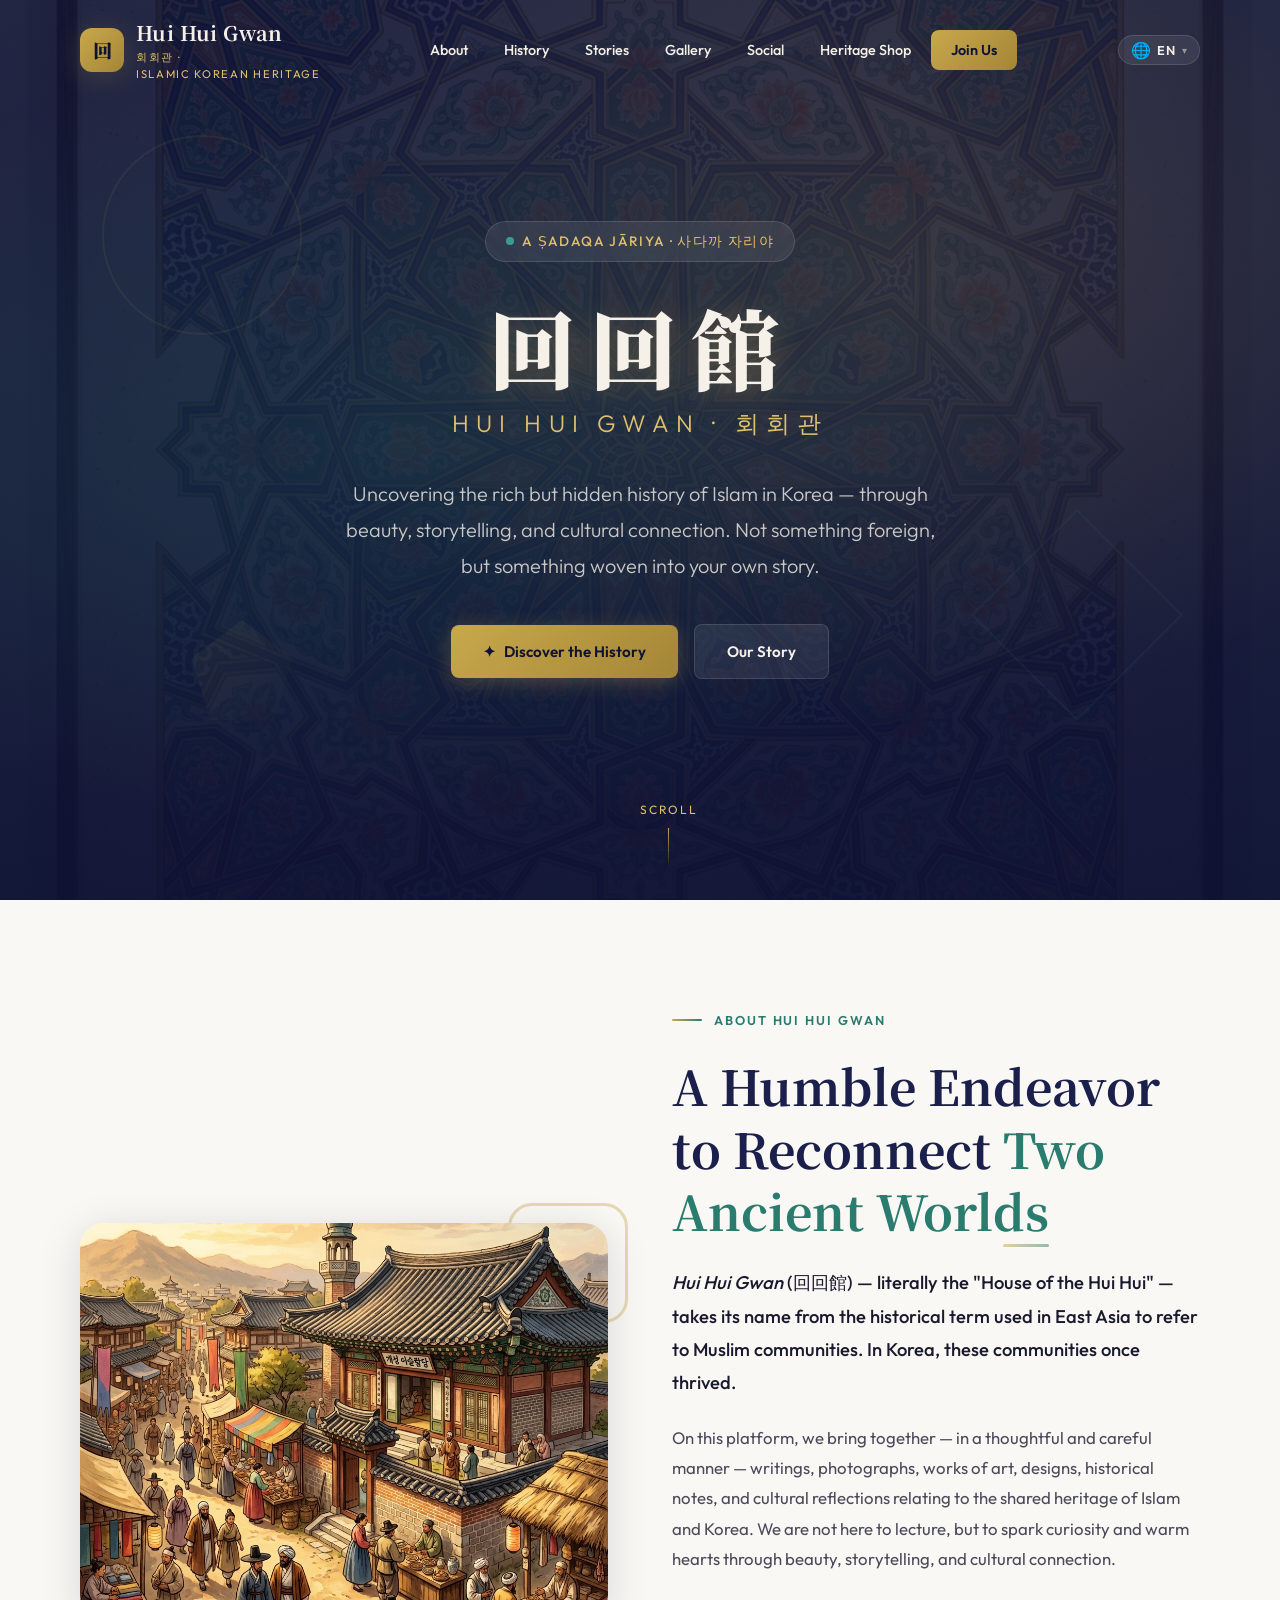
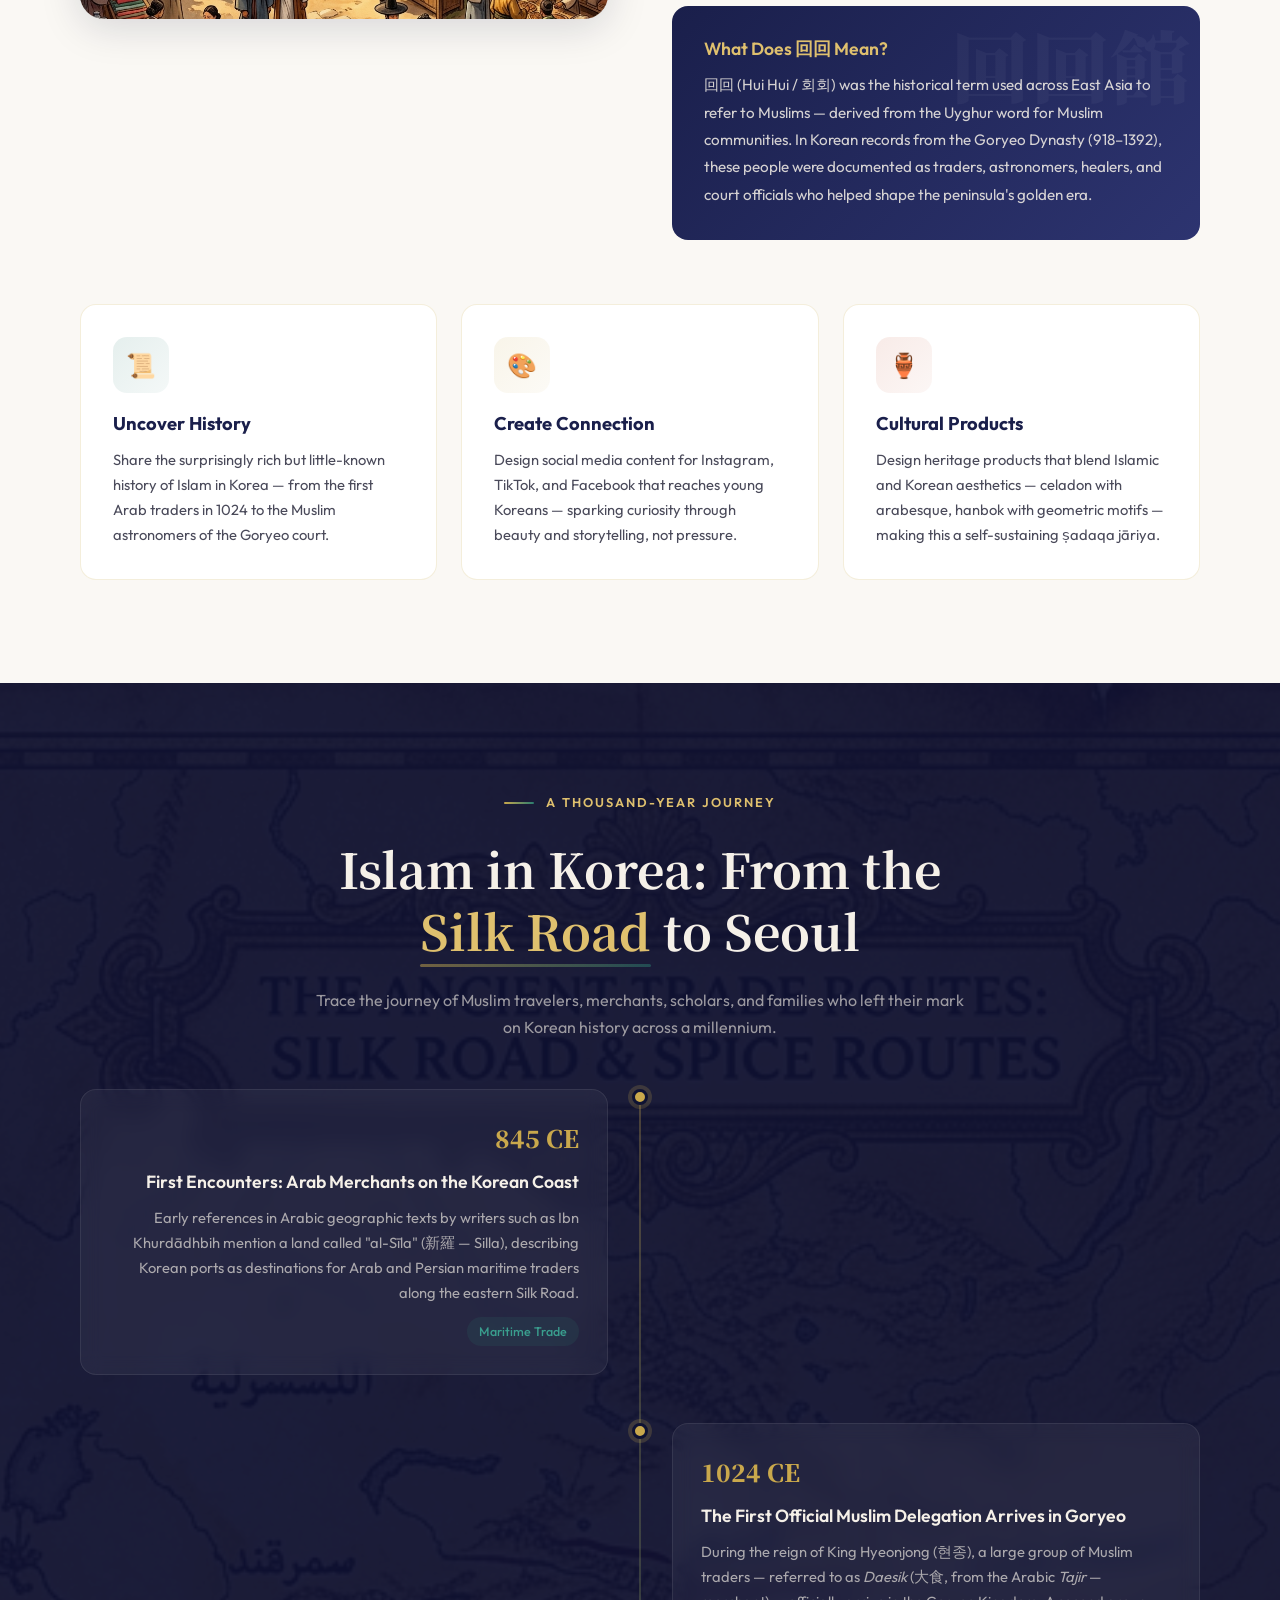
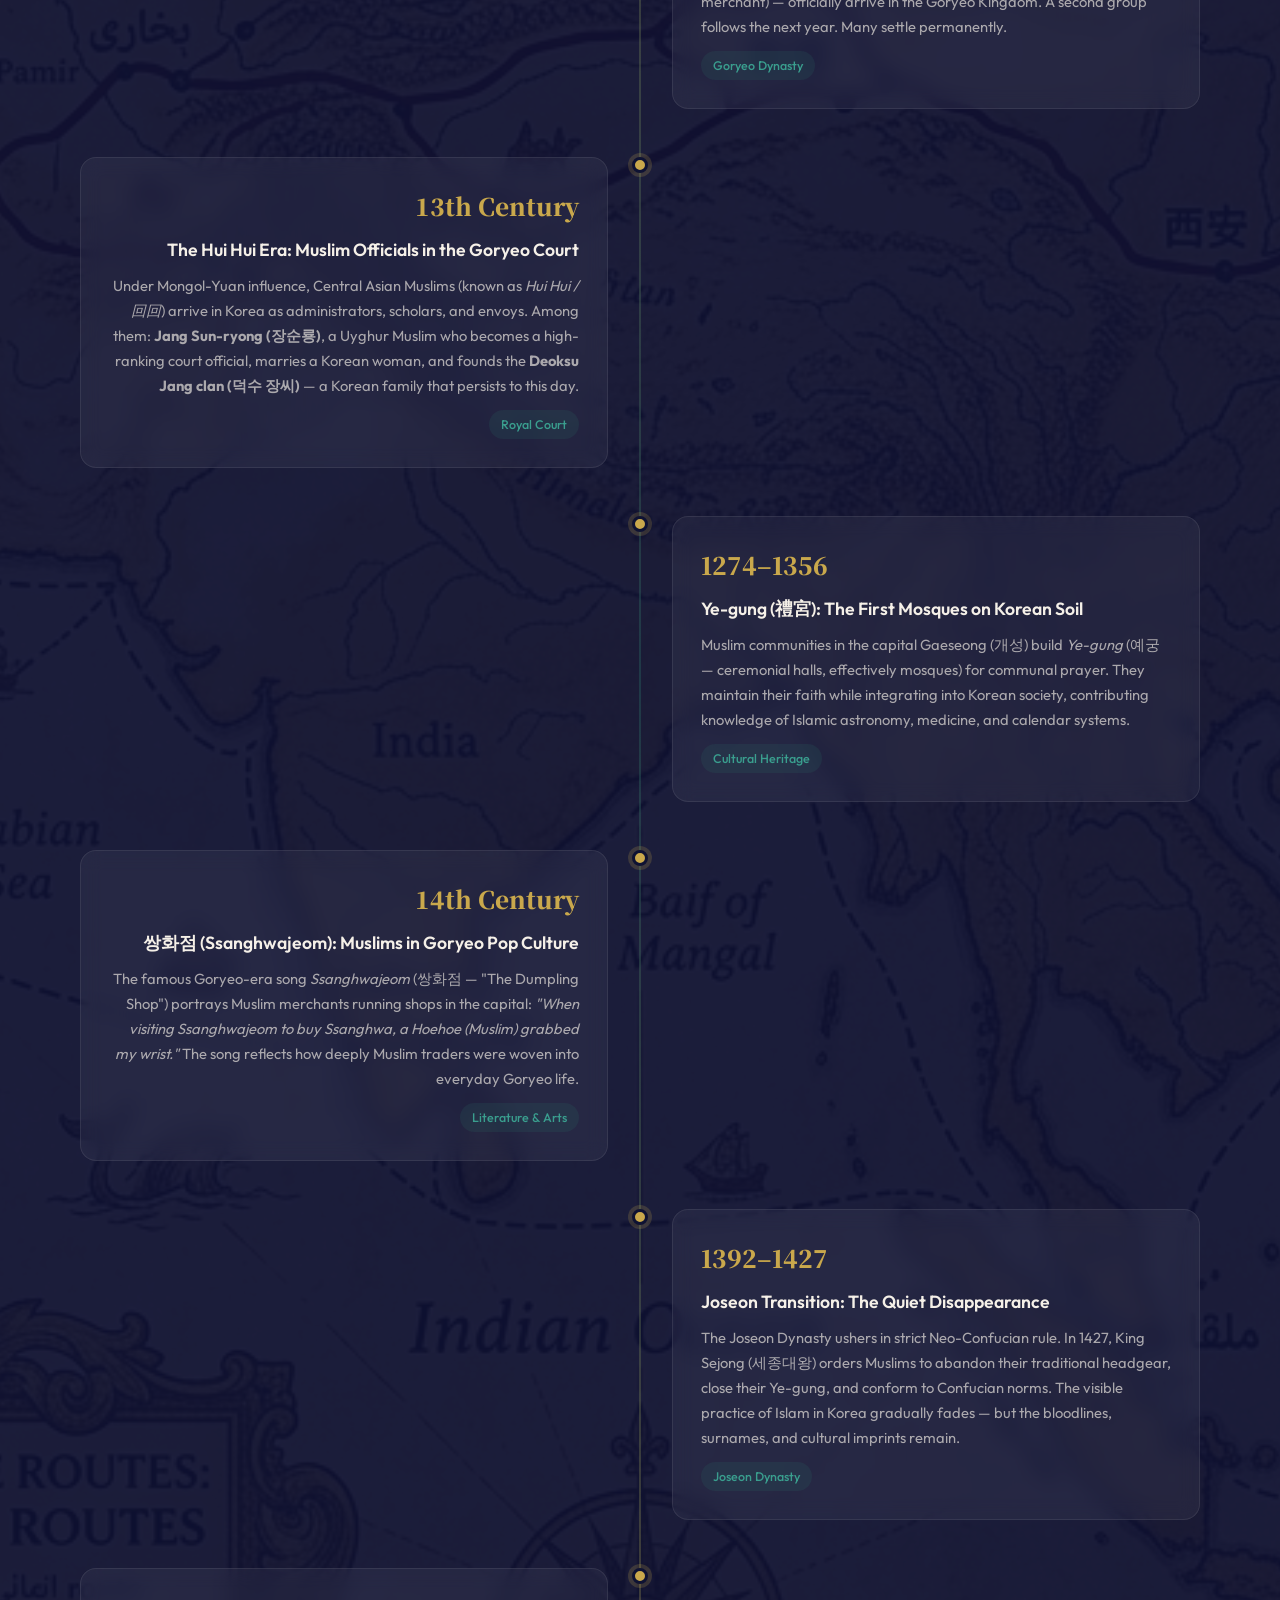
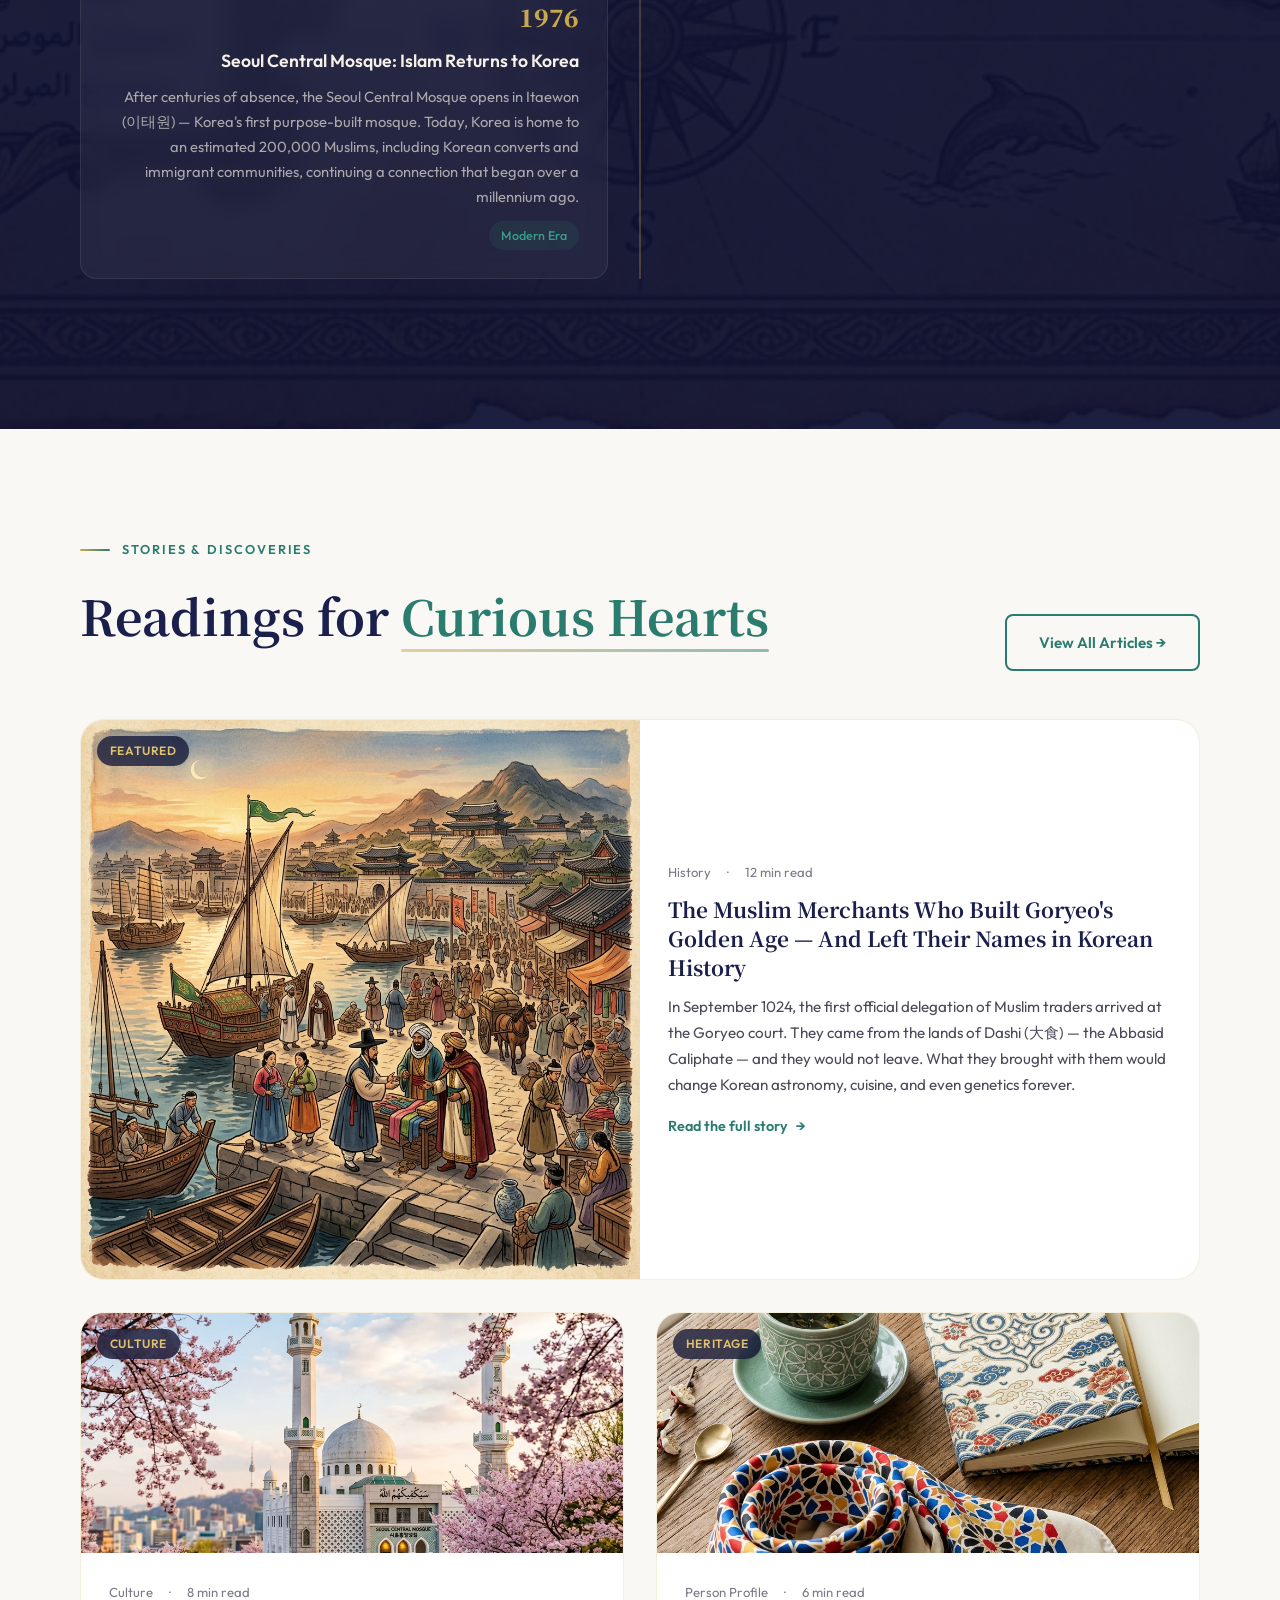
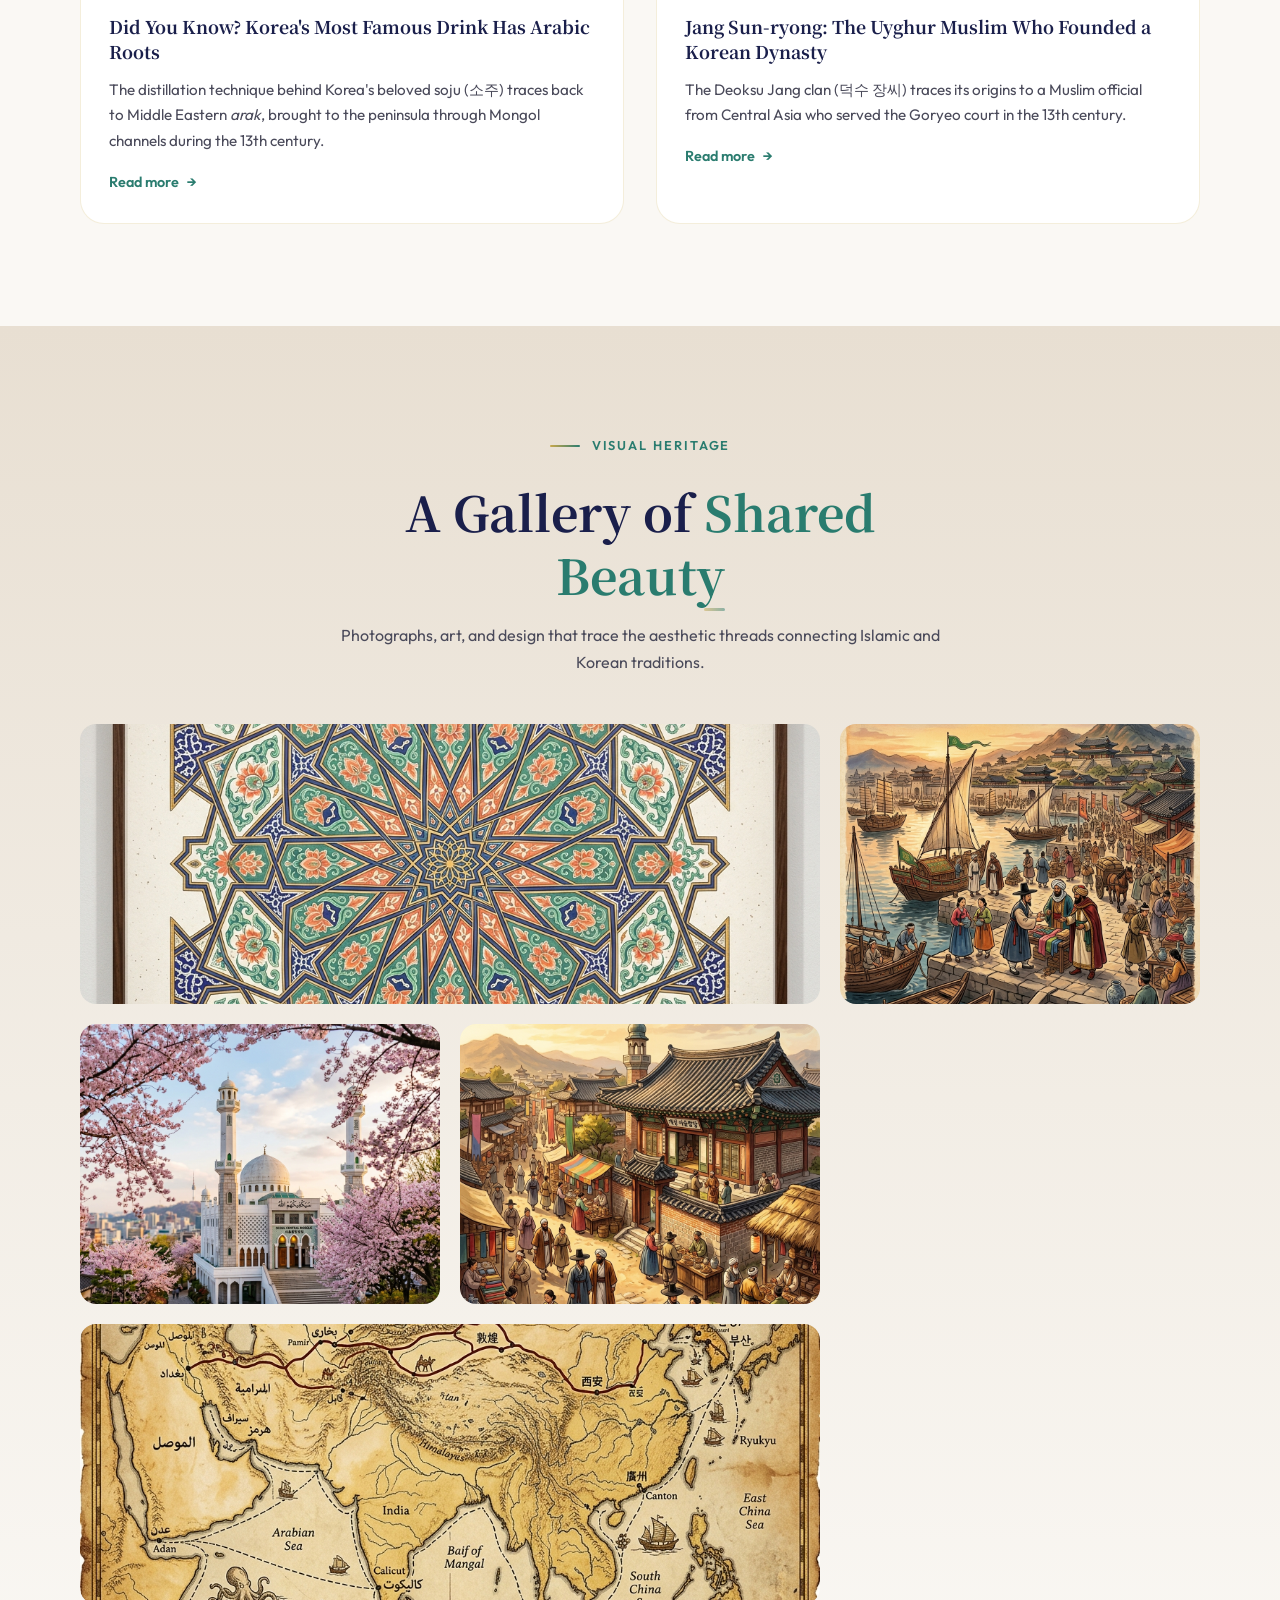
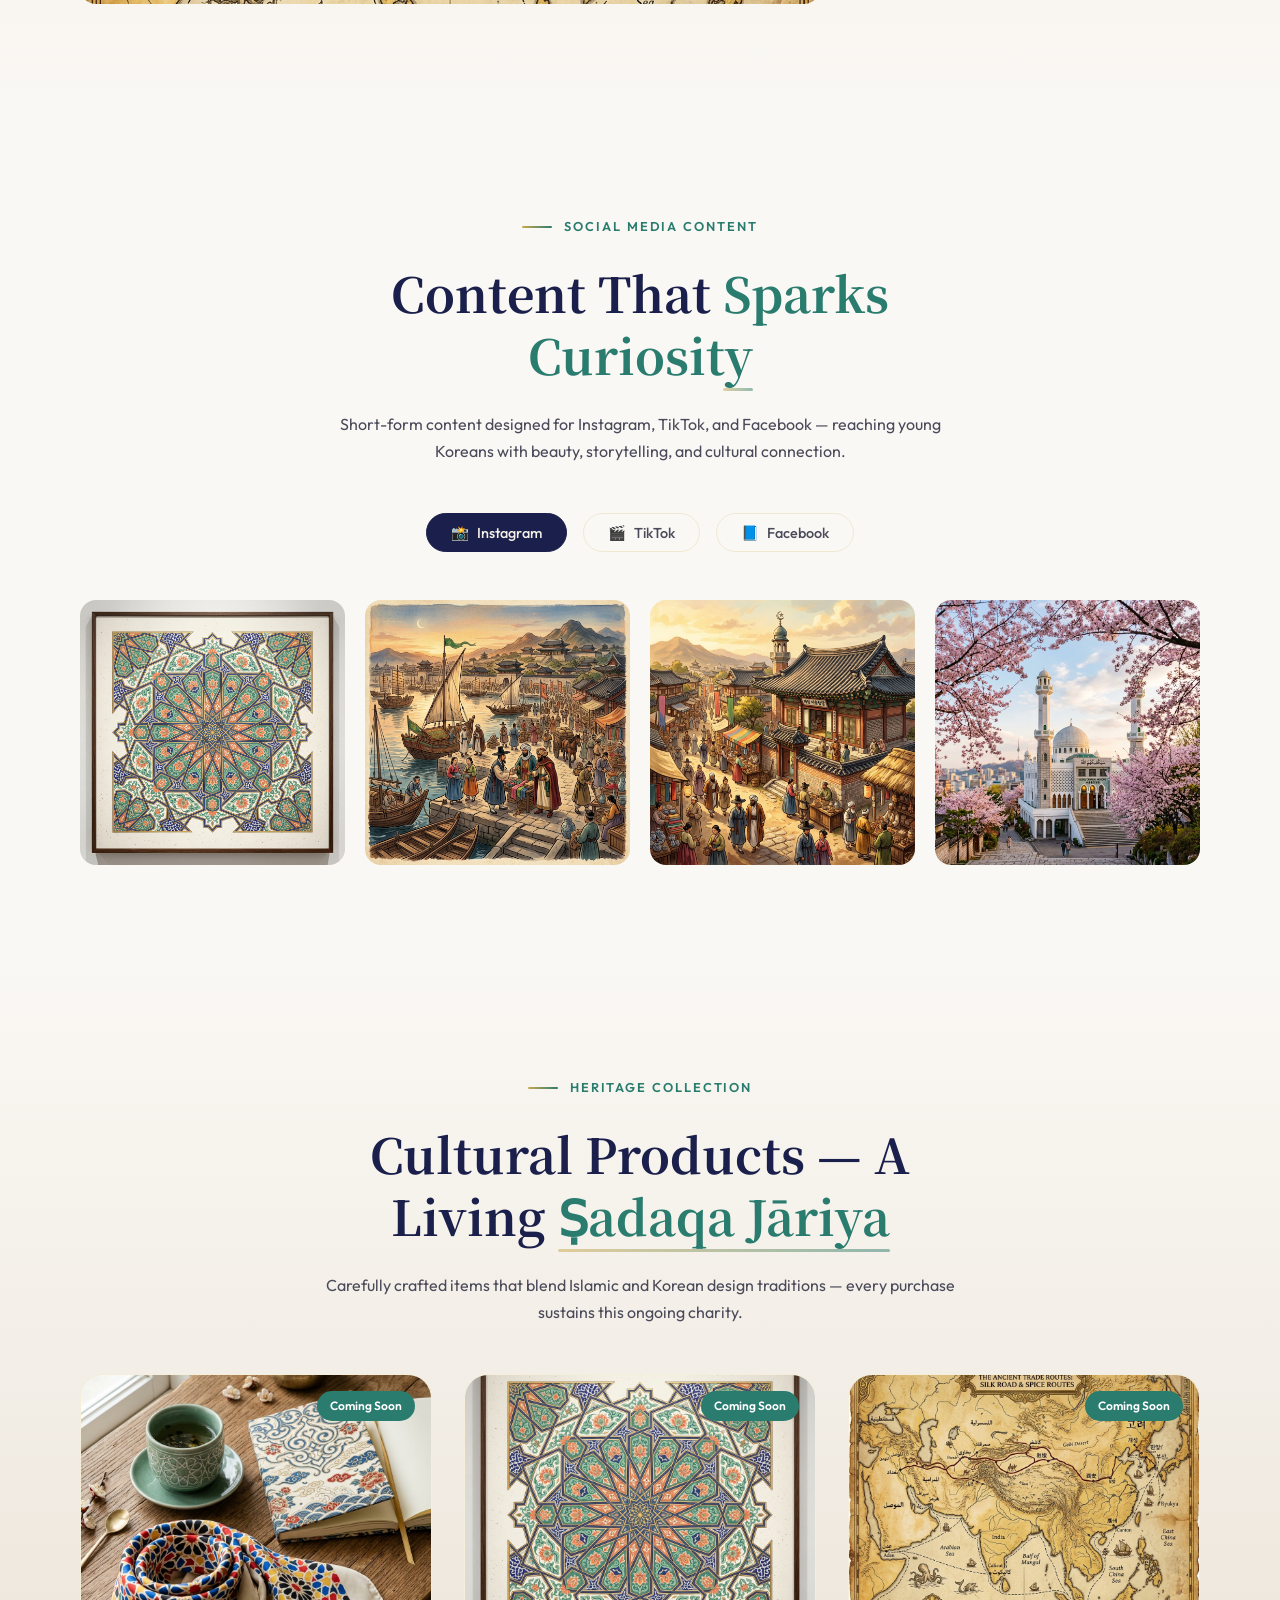
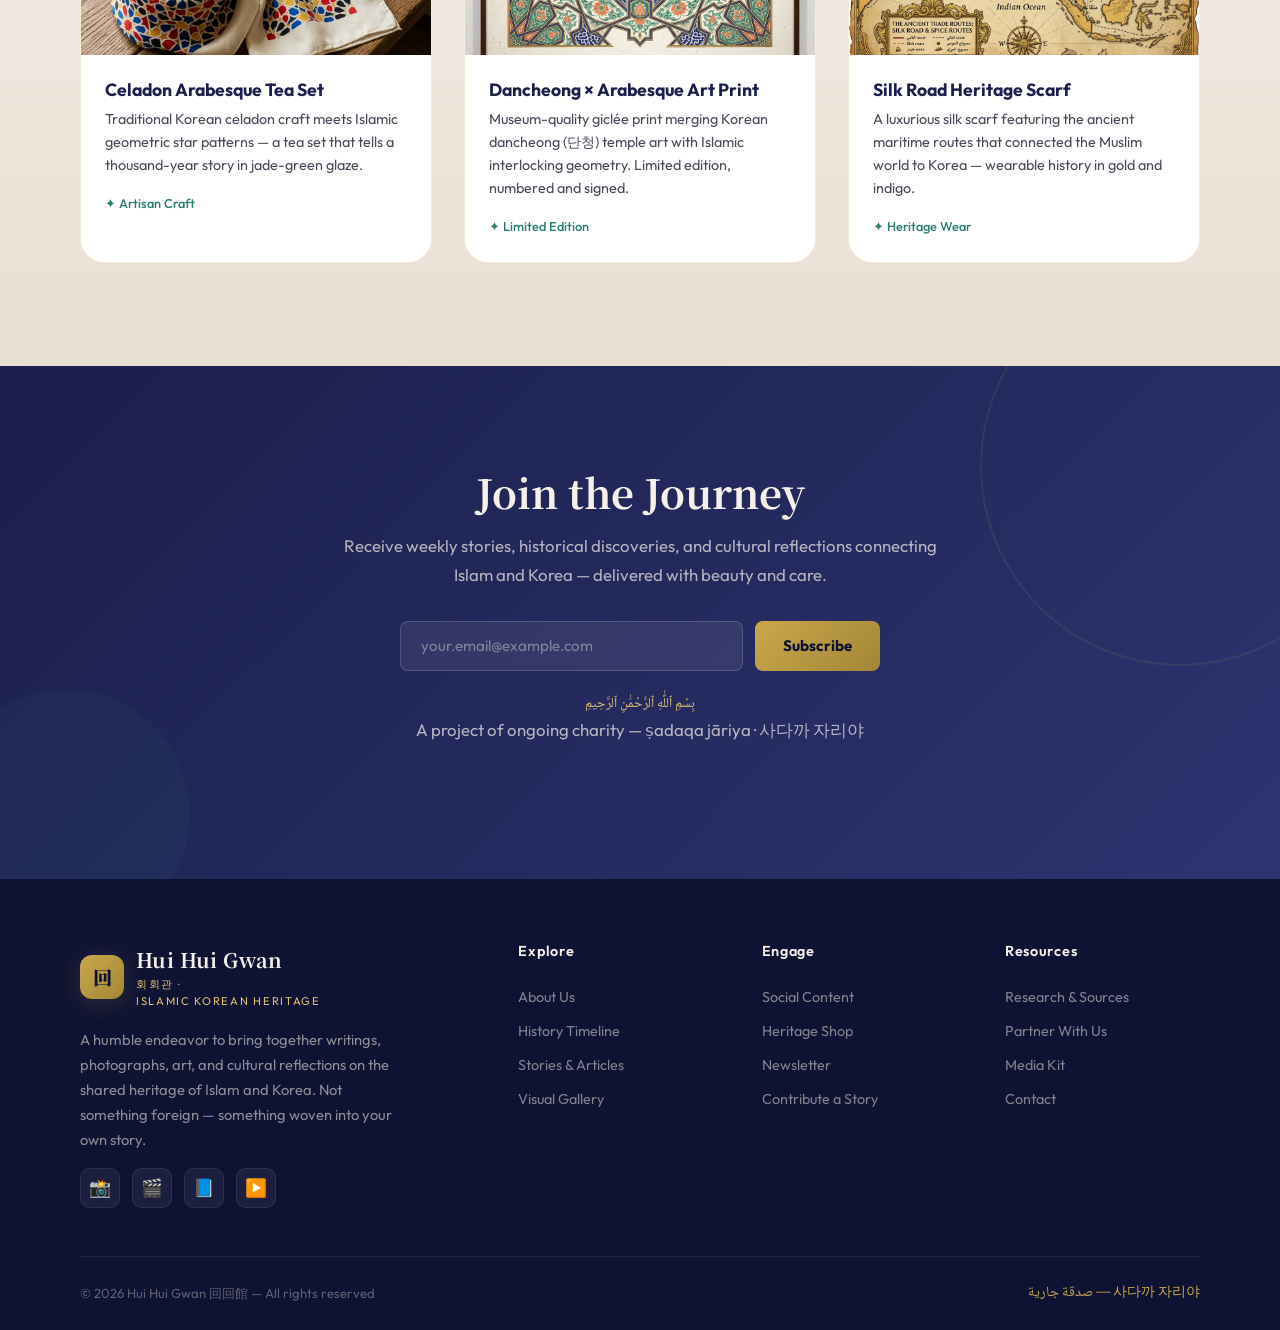
==== index.html @ 4b55f2ff "Initial commit: Hui Hui Gwan (回回館) — Islamic & Korean Heritage platform - Complete trilingual websit" ====
<!DOCTYPE html>
<html lang="en">
<head>
  <meta charset="UTF-8">
  <meta name="viewport" content="width=device-width, initial-scale=1.0">
  <title>Hui Hui Gwan 回回館 — Islamic & Korean Heritage</title>
  <meta name="description" content="Hui Hui Gwan (回回館) — A platform uncovering the rich and hidden history of Islam in Korea. Writings, photographs, art, designs, and cultural reflections on the shared heritage of Islam and the Korean Peninsula.">
  <meta name="keywords" content="Islam Korea, Korean Muslim history, Goryeo Muslims, Hui Hui, Islamic Korean heritage, 회회, 고려, Korean Islamic art">
  <meta property="og:title" content="Hui Hui Gwan 回回館 — Where Islam Meets Korea">
  <meta property="og:description" content="Uncovering the surprisingly rich history of Islam in Korea through beauty, storytelling, and cultural connection.">
  <meta property="og:type" content="website">
  <meta property="og:url" content="https://huihuigwan.com">
  <link rel="stylesheet" href="styles.css">
  <link rel="icon" href="data:image/svg+xml,<svg xmlns='http://www.w3.org/2000/svg' viewBox='0 0 100 100'><text y='80' font-size='80'>🏛️</text></svg>">
</head>
<body>

  <!-- Preloader -->
  <div class="preloader" id="preloader">
    <div class="preloader-text">回回館</div>
    <div class="preloader-bar"></div>
  </div>

  <!-- Navigation -->
  <nav class="navbar" id="navbar">
    <div class="container">
      <a href="#" class="nav-logo" id="nav-logo">
        <div class="nav-logo-icon">回</div>
        <div class="nav-logo-text">
          Hui Hui Gwan
          <span>회회관 · <span data-i18n="nav.subtitle">Islamic Korean Heritage</span></span>
        </div>
      </a>

      <div class="nav-links" id="navLinks">
        <a href="#about" data-i18n="nav.about">About</a>
        <a href="#history" data-i18n="nav.history">History</a>
        <a href="#stories" data-i18n="nav.stories">Stories</a>
        <a href="#gallery" data-i18n="nav.gallery">Gallery</a>
        <a href="#social" data-i18n="nav.social">Social</a>
        <a href="#products" data-i18n="nav.shop">Heritage Shop</a>
        <a href="#newsletter" class="nav-cta" data-i18n="nav.join">Join Us</a>
      </div>

      <!-- Language Switcher -->
      <div class="lang-switcher" id="langSwitcher">
        <button class="lang-switcher-btn" id="langBtn" aria-label="Change language">
          <span class="lang-globe">🌐</span>
          <span class="lang-current" id="langCurrent">EN</span>
          <span class="lang-arrow">▾</span>
        </button>
        <div class="lang-dropdown" id="langDropdown">
          <button class="lang-option active" data-lang="en">
            <span class="lang-flag">🇬🇧</span>
            <span>English</span>
          </button>
          <button class="lang-option" data-lang="tr">
            <span class="lang-flag">🇹🇷</span>
            <span>Türkçe</span>
          </button>
          <button class="lang-option" data-lang="ko">
            <span class="lang-flag">🇰🇷</span>
            <span>한국어</span>
          </button>
        </div>
      </div>

      <button class="nav-toggle" id="navToggle" aria-label="Toggle navigation menu">
        <span></span>
        <span></span>
        <span></span>
      </button>
    </div>
  </nav>

  <!-- ============================================
       HERO SECTION
       ============================================ -->
  <section class="hero" id="hero">
    <div class="hero-bg">
      <img src="images/hero-pattern.png" alt="Islamic-Korean geometric pattern fusion">
    </div>
    <div class="hero-gradient"></div>
    
    <!-- Floating geometric decorations -->
    <div class="hero-geo hero-geo-1"></div>
    <div class="hero-geo hero-geo-2"></div>
    <div class="hero-geo hero-geo-3"></div>

    <div class="hero-content">
      <div class="hero-badge">
        <span class="hero-badge-dot"></span>
        <span data-i18n="hero.badge">A Ṣadaqa Jāriya · 사다까 자리야</span>
      </div>
      <h1 class="hero-title-hanja">回回館</h1>
      <p class="hero-title-romanized">Hui Hui Gwan · 회회관</p>
      <p class="hero-subtitle" data-i18n="hero.subtitle">
        Uncovering the rich but hidden history of Islam in Korea — 
        through beauty, storytelling, and cultural connection. 
        Not something foreign, but something woven into your own story.
      </p>
      <div class="hero-actions">
        <a href="#history" class="btn btn-primary" id="hero-cta-discover">
          <span>✦</span> <span data-i18n="hero.cta.discover">Discover the History</span>
        </a>
        <a href="#about" class="btn btn-secondary" id="hero-cta-story" data-i18n="hero.cta.story">
          Our Story
        </a>
      </div>
    </div>

    <div class="hero-scroll-indicator">
      <span data-i18n="hero.scroll">Scroll</span>
      <div class="scroll-line"></div>
    </div>
  </section>

  <!-- ============================================
       ABOUT / MISSION SECTION
       ============================================ -->
  <section class="section-about" id="about">
    <div class="container">
      <div class="about-grid">
        <div class="about-image-wrapper reveal-left">
          <div class="about-image">
            <img src="images/gaeseong-mosque.png" alt="Artistic rendering of a Muslim prayer hall in Goryeo-era Gaeseong">
          </div>
          <div class="about-image-accent"></div>
        </div>
        <div class="about-text reveal-right">
          <div class="section-label" data-i18n="about.label">About Hui Hui Gwan</div>
          <h2 class="section-title">
            <span data-i18n="about.title">A Humble Endeavor to Reconnect</span> <span class="highlight" data-i18n="about.title.highlight">Two Ancient Worlds</span>
          </h2>
          <p class="lead" data-i18n="about.lead" data-i18n-html>
            <em>Hui Hui Gwan</em> (回回館) — literally the "House of the Hui Hui" — takes its name from the historical term used in East Asia to refer to Muslim communities. In Korea, these communities once thrived.
          </p>
          <p data-i18n="about.desc">
            On this platform, we bring together — in a thoughtful and careful manner — writings, photographs, works of art, designs, historical notes, and cultural reflections relating to the shared heritage of Islam and Korea. We are not here to lecture, but to spark curiosity and warm hearts through beauty, storytelling, and cultural connection.
          </p>
          <div class="about-meaning">
            <h4 data-i18n="about.meaning.title">What Does 回回 Mean?</h4>
            <p data-i18n="about.meaning.desc">
              回回 (Hui Hui / 회회) was the historical term used across East Asia to refer to Muslims — derived from the Uyghur word for Muslim communities. In Korean records from the Goryeo Dynasty (918–1392), these people were documented as traders, astronomers, healers, and court officials who helped shape the peninsula's golden era.
            </p>
          </div>
        </div>
      </div>

      <!-- Mission Cards -->
      <div class="mission-cards">
        <div class="mission-card reveal" style="transition-delay: 0.1s">
          <div class="mission-card-icon jade">📜</div>
          <h3 data-i18n="mission1.title">Uncover History</h3>
          <p data-i18n="mission1.desc">Share the surprisingly rich but little-known history of Islam in Korea — from the first Arab traders in 1024 to the Muslim astronomers of the Goryeo court.</p>
        </div>
        <div class="mission-card reveal" style="transition-delay: 0.2s">
          <div class="mission-card-icon gold">🎨</div>
          <h3 data-i18n="mission2.title">Create Connection</h3>
          <p data-i18n="mission2.desc">Design social media content for Instagram, TikTok, and Facebook that reaches young Koreans — sparking curiosity through beauty and storytelling, not pressure.</p>
        </div>
        <div class="mission-card reveal" style="transition-delay: 0.3s">
          <div class="mission-card-icon coral">🏺</div>
          <h3 data-i18n="mission3.title">Cultural Products</h3>
          <p data-i18n="mission3.desc">Design heritage products that blend Islamic and Korean aesthetics — celadon with arabesque, hanbok with geometric motifs — making this a self-sustaining ṣadaqa jāriya.</p>
        </div>
      </div>
    </div>
  </section>

  <!-- ============================================
       TIMELINE / HISTORY SECTION
       ============================================ -->
  <section class="section-timeline" id="history">
    <div class="timeline-bg-image">
      <img src="images/silk-road-map.png" alt="Ancient Silk Road map connecting Islamic world to Korea">
    </div>
    <div class="container timeline-wrapper">
      <div style="text-align: center; max-width: 650px; margin: 0 auto;">
        <div class="section-label" style="justify-content: center;" data-i18n="timeline.label">A Thousand-Year Journey</div>
        <h2 class="section-title" style="color: var(--cream);">
          <span data-i18n="timeline.title">Islam in Korea: From the</span> <span class="highlight" style="color: var(--gold-light);" data-i18n="timeline.title.highlight">Silk Road</span> <span data-i18n="timeline.title.suffix">to Seoul</span>
        </h2>
        <p style="color: rgba(245,240,232,0.6); margin-bottom: 1rem;" data-i18n="timeline.desc">
          Trace the journey of Muslim travelers, merchants, scholars, and families who left their mark on Korean history across a millennium.
        </p>
      </div>

      <div class="timeline">
        <!-- Timeline Item 1 -->
        <div class="timeline-item reveal">
          <div class="timeline-dot"></div>
          <div class="timeline-content">
            <div class="timeline-year" data-i18n="tl1.year">845 CE</div>
            <div class="timeline-title" data-i18n="tl1.title">First Encounters: Arab Merchants on the Korean Coast</div>
            <div class="timeline-desc" data-i18n="tl1.desc">
              Early references in Arabic geographic texts by writers such as Ibn Khurdādhbih mention 
              a land called "al-Sīla" (新羅 — Silla), describing Korean ports as destinations 
              for Arab and Persian maritime traders along the eastern Silk Road.
            </div>
            <span class="timeline-tag" data-i18n="tl1.tag">Maritime Trade</span>
          </div>
        </div>

        <!-- Timeline Item 2 -->
        <div class="timeline-item reveal">
          <div class="timeline-dot"></div>
          <div class="timeline-content">
            <div class="timeline-year" data-i18n="tl2.year">1024 CE</div>
            <div class="timeline-title" data-i18n="tl2.title">The First Official Muslim Delegation Arrives in Goryeo</div>
            <div class="timeline-desc" data-i18n="tl2.desc" data-i18n-html>
              During the reign of King Hyeonjong (현종), a large group of Muslim traders — 
              referred to as <em>Daesik</em> (大食, from the Arabic <em>Tajir</em> — merchant) — 
              officially arrive in the Goryeo Kingdom. A second group follows the next year. 
              Many settle permanently.
            </div>
            <span class="timeline-tag" data-i18n="tl2.tag">Goryeo Dynasty</span>
          </div>
        </div>

        <!-- Timeline Item 3 -->
        <div class="timeline-item reveal">
          <div class="timeline-dot"></div>
          <div class="timeline-content">
            <div class="timeline-year" data-i18n="tl3.year">13th Century</div>
            <div class="timeline-title" data-i18n="tl3.title">The Hui Hui Era: Muslim Officials in the Goryeo Court</div>
            <div class="timeline-desc" data-i18n="tl3.desc" data-i18n-html>
              Under Mongol-Yuan influence, Central Asian Muslims (known as <em>Hui Hui / 回回</em>) 
              arrive in Korea as administrators, scholars, and envoys. Among them: 
              <strong>Jang Sun-ryong (장순룡)</strong>, a Uyghur Muslim who becomes a high-ranking 
              court official, marries a Korean woman, and founds the <strong>Deoksu Jang clan (덕수 장씨)</strong> — 
              a Korean family that persists to this day.
            </div>
            <span class="timeline-tag" data-i18n="tl3.tag">Royal Court</span>
          </div>
        </div>

        <!-- Timeline Item 4 -->
        <div class="timeline-item reveal">
          <div class="timeline-dot"></div>
          <div class="timeline-content">
            <div class="timeline-year" data-i18n="tl4.year">1274–1356</div>
            <div class="timeline-title" data-i18n="tl4.title">Ye-gung (禮宮): The First Mosques on Korean Soil</div>
            <div class="timeline-desc" data-i18n="tl4.desc" data-i18n-html>
              Muslim communities in the capital Gaeseong (개성) build <em>Ye-gung</em> 
              (예궁 — ceremonial halls, effectively mosques) for communal prayer. 
              They maintain their faith while integrating into Korean society, contributing 
              knowledge of Islamic astronomy, medicine, and calendar systems.
            </div>
            <span class="timeline-tag" data-i18n="tl4.tag">Cultural Heritage</span>
          </div>
        </div>

        <!-- Timeline Item 5 -->
        <div class="timeline-item reveal">
          <div class="timeline-dot"></div>
          <div class="timeline-content">
            <div class="timeline-year" data-i18n="tl5.year">14th Century</div>
            <div class="timeline-title" data-i18n="tl5.title">쌍화점 (Ssanghwajeom): Muslims in Goryeo Pop Culture</div>
            <div class="timeline-desc" data-i18n="tl5.desc" data-i18n-html>
              The famous Goryeo-era song <em>Ssanghwajeom</em> (쌍화점 — "The Dumpling Shop") 
              portrays Muslim merchants running shops in the capital: <em>"When visiting Ssanghwajeom 
              to buy Ssanghwa, a Hoehoe (Muslim) grabbed my wrist."</em> The song reflects 
              how deeply Muslim traders were woven into everyday Goryeo life.
            </div>
            <span class="timeline-tag" data-i18n="tl5.tag">Literature & Arts</span>
          </div>
        </div>

        <!-- Timeline Item 6 -->
        <div class="timeline-item reveal">
          <div class="timeline-dot"></div>
          <div class="timeline-content">
            <div class="timeline-year" data-i18n="tl6.year">1392–1427</div>
            <div class="timeline-title" data-i18n="tl6.title">Joseon Transition: The Quiet Disappearance</div>
            <div class="timeline-desc" data-i18n="tl6.desc">
              The Joseon Dynasty ushers in strict Neo-Confucian rule. In 1427, King Sejong (세종대왕) 
              orders Muslims to abandon their traditional headgear, close their Ye-gung, 
              and conform to Confucian norms. The visible practice of Islam in Korea gradually fades — 
              but the bloodlines, surnames, and cultural imprints remain.
            </div>
            <span class="timeline-tag" data-i18n="tl6.tag">Joseon Dynasty</span>
          </div>
        </div>

        <!-- Timeline Item 7 -->
        <div class="timeline-item reveal">
          <div class="timeline-dot"></div>
          <div class="timeline-content">
            <div class="timeline-year" data-i18n="tl7.year">1976</div>
            <div class="timeline-title" data-i18n="tl7.title">Seoul Central Mosque: Islam Returns to Korea</div>
            <div class="timeline-desc" data-i18n="tl7.desc">
              After centuries of absence, the Seoul Central Mosque opens in Itaewon (이태원) — 
              Korea's first purpose-built mosque. Today, Korea is home to an estimated 
              200,000 Muslims, including Korean converts and immigrant communities, 
              continuing a connection that began over a millennium ago.
            </div>
            <span class="timeline-tag" data-i18n="tl7.tag">Modern Era</span>
          </div>
        </div>
      </div>
    </div>
  </section>

  <!-- ============================================
       ARTICLES / STORIES SECTION
       ============================================ -->
  <section class="section-articles" id="stories">
    <div class="container">
      <div class="articles-header">
        <div>
          <div class="section-label" data-i18n="articles.label">Stories & Discoveries</div>
          <h2 class="section-title">
            <span data-i18n="articles.title">Readings for</span> <span class="highlight" data-i18n="articles.title.highlight">Curious Hearts</span>
          </h2>
        </div>
        <a href="#" class="btn btn-outline" id="articles-view-all" data-i18n="articles.viewall">View All Articles →</a>
      </div>

      <div class="articles-grid">
        <!-- Featured Article -->
        <div class="article-card article-card-featured reveal">
          <div class="article-card-image">
            <img src="images/goryeo-traders.png" alt="Muslim merchants arriving at Gaeseong port during the Goryeo Dynasty">
            <span class="article-card-category" data-i18n="art1.category">Featured</span>
          </div>
          <div class="article-card-body">
            <div class="article-card-meta">
              <span data-i18n="art1.meta.cat">History</span>
              <span>·</span>
              <span data-i18n="art1.meta.read">12 min read</span>
            </div>
            <h3 class="article-card-title" data-i18n="art1.title">
              The Muslim Merchants Who Built Goryeo's Golden Age — And Left Their Names in Korean History
            </h3>
            <p class="article-card-excerpt" data-i18n="art1.excerpt">
              In September 1024, the first official delegation of Muslim traders arrived at the Goryeo court. 
              They came from the lands of Dashi (大食) — the Abbasid Caliphate — and they would not leave. 
              What they brought with them would change Korean astronomy, cuisine, and even genetics forever.
            </p>
            <span class="article-card-link">
              <span data-i18n="art1.link">Read the full story</span> <span>→</span>
            </span>
          </div>
        </div>

        <!-- Article 2 -->
        <div class="article-card reveal" style="transition-delay: 0.1s">
          <div class="article-card-image">
            <img src="images/seoul-mosque.png" alt="Seoul Central Mosque surrounded by cherry blossoms">
            <span class="article-card-category" data-i18n="art2.category">Culture</span>
          </div>
          <div class="article-card-body">
            <div class="article-card-meta">
              <span data-i18n="art2.meta.cat">Culture</span>
              <span>·</span>
              <span data-i18n="art2.meta.read">8 min read</span>
            </div>
            <h3 class="article-card-title" data-i18n="art2.title">
              Did You Know? Korea's Most Famous Drink Has Arabic Roots
            </h3>
            <p class="article-card-excerpt" data-i18n="art2.excerpt" data-i18n-html>
              The distillation technique behind Korea's beloved soju (소주) traces back to Middle Eastern <em>arak</em>, 
              brought to the peninsula through Mongol channels during the 13th century.
            </p>
            <span class="article-card-link">
              <span data-i18n="art2.link">Read more</span> <span>→</span>
            </span>
          </div>
        </div>

        <!-- Article 3 -->
        <div class="article-card reveal" style="transition-delay: 0.2s">
          <div class="article-card-image">
            <img src="images/cultural-products.png" alt="Cultural products blending Islamic and Korean design">
            <span class="article-card-category" data-i18n="art3.category">Heritage</span>
          </div>
          <div class="article-card-body">
            <div class="article-card-meta">
              <span data-i18n="art3.meta.cat">Person Profile</span>
              <span>·</span>
              <span data-i18n="art3.meta.read">6 min read</span>
            </div>
            <h3 class="article-card-title" data-i18n="art3.title">
              Jang Sun-ryong: The Uyghur Muslim Who Founded a Korean Dynasty
            </h3>
            <p class="article-card-excerpt" data-i18n="art3.excerpt">
              The Deoksu Jang clan (덕수 장씨) traces its origins to a Muslim official from Central Asia 
              who served the Goryeo court in the 13th century.
            </p>
            <span class="article-card-link">
              <span data-i18n="art3.link">Read more</span> <span>→</span>
            </span>
          </div>
        </div>
      </div>
    </div>
  </section>

  <!-- ============================================
       GALLERY SECTION
       ============================================ -->
  <section class="section-gallery" id="gallery">
    <div class="container">
      <div style="text-align: center; max-width: 650px; margin: 0 auto;">
        <div class="section-label" style="justify-content: center;" data-i18n="gallery.label">Visual Heritage</div>
        <h2 class="section-title">
          <span data-i18n="gallery.title">A Gallery of</span> <span class="highlight" data-i18n="gallery.title.highlight">Shared Beauty</span>
        </h2>
        <p style="color: var(--text-secondary); margin-top: -0.5rem;" data-i18n="gallery.desc">
          Photographs, art, and design that trace the aesthetic threads connecting Islamic and Korean traditions.
        </p>
      </div>

      <div class="gallery-grid">
        <div class="gallery-item wide reveal-scale" data-lightbox>
          <img src="images/hero-pattern.png" alt="Islamic-Korean geometric pattern fusion art">
          <div class="gallery-item-overlay">
            <div class="gallery-item-title" data-i18n="gal1.title">Geometric Harmony</div>
            <div class="gallery-item-desc" data-i18n="gal1.desc">Islamic star patterns meet Korean dancheong 단청 motifs</div>
          </div>
        </div>

        <div class="gallery-item reveal-scale" data-lightbox>
          <img src="images/goryeo-traders.png" alt="Historical illustration of Muslim traders in Goryeo">
          <div class="gallery-item-overlay">
            <div class="gallery-item-title" data-i18n="gal2.title">Shores of Gaeseong</div>
            <div class="gallery-item-desc" data-i18n="gal2.desc">Arab and Persian traders arrive at the Goryeo port</div>
          </div>
        </div>

        <div class="gallery-item reveal-scale" data-lightbox>
          <img src="images/seoul-mosque.png" alt="Seoul Central Mosque with cherry blossoms">
          <div class="gallery-item-overlay">
            <div class="gallery-item-title" data-i18n="gal3.title">Seoul Central Mosque</div>
            <div class="gallery-item-desc" data-i18n="gal3.desc">A living symbol of Islam's return to Korea</div>
          </div>
        </div>

        <div class="gallery-item reveal-scale" data-lightbox>
          <img src="images/gaeseong-mosque.png" alt="Artistic rendering of Goryeo-era mosque">
          <div class="gallery-item-overlay">
            <div class="gallery-item-title" data-i18n="gal4.title">Ye-gung 禮宮</div>
            <div class="gallery-item-desc" data-i18n="gal4.desc">Artist's vision of a Goryeo-era Muslim prayer hall</div>
          </div>
        </div>

        <div class="gallery-item wide reveal-scale" data-lightbox>
          <img src="images/silk-road-map.png" alt="Antique silk road map showing trade routes to Korea">
          <div class="gallery-item-overlay">
            <div class="gallery-item-title" data-i18n="gal5.title">Silk Road to Silla</div>
            <div class="gallery-item-desc" data-i18n="gal5.desc">The ancient trade routes that connected Baghdad to Gyeongju</div>
          </div>
        </div>
      </div>
    </div>
  </section>

  <!-- ============================================
       SOCIAL MEDIA SECTION
       ============================================ -->
  <section class="section-social" id="social">
    <div class="container">
      <div class="social-header">
        <div class="section-label" style="justify-content: center;" data-i18n="social.label">Social Media Content</div>
        <h2 class="section-title">
          <span data-i18n="social.title">Content That</span> <span class="highlight" data-i18n="social.title.highlight">Sparks Curiosity</span>
        </h2>
        <p style="color: var(--text-secondary);" data-i18n="social.desc">
          Short-form content designed for Instagram, TikTok, and Facebook — reaching young Koreans 
          with beauty, storytelling, and cultural connection.
        </p>
      </div>

      <div class="social-platforms">
        <button class="social-platform-tab active" id="tab-instagram">
          <span>📸</span> Instagram
        </button>
        <button class="social-platform-tab" id="tab-tiktok">
          <span>🎬</span> TikTok
        </button>
        <button class="social-platform-tab" id="tab-facebook">
          <span>📘</span> Facebook
        </button>
      </div>

      <div class="social-grid">
        <div class="social-card reveal-scale" style="transition-delay: 0.05s">
          <img src="images/hero-pattern.png" alt="Social content: Islamic geometric Korean fusion design">
          <div class="social-card-overlay">
            <div class="social-card-text" data-i18n="social.card1">Did you know? 🇰🇷☪️ Soju's roots are in Arabic distillation technology.</div>
            <div class="social-card-stats">
              <span>❤️ 2.4K</span>
              <span>💬 187</span>
            </div>
          </div>
        </div>

        <div class="social-card reveal-scale" style="transition-delay: 0.1s">
          <img src="images/goryeo-traders.png" alt="Social content: Goryeo traders illustration">
          <div class="social-card-overlay">
            <div class="social-card-text" data-i18n="social.card2">1024: The first Muslim merchant delegation arrived in Goryeo. They never left. ✨</div>
            <div class="social-card-stats">
              <span>❤️ 3.1K</span>
              <span>💬 342</span>
            </div>
          </div>
        </div>

        <div class="social-card reveal-scale" style="transition-delay: 0.15s">
          <img src="images/gaeseong-mosque.png" alt="Social content: Gaeseong mosque rendering">
          <div class="social-card-overlay">
            <div class="social-card-text" data-i18n="social.card3">In Goryeo-era Gaeseong, there were 'Ye-gung (禮宮)' — Islamic prayer halls. 🕌🏯</div>
            <div class="social-card-stats">
              <span>❤️ 1.8K</span>
              <span>💬 156</span>
            </div>
          </div>
        </div>

        <div class="social-card reveal-scale" style="transition-delay: 0.2s">
          <img src="images/seoul-mosque.png" alt="Social content: Seoul mosque with cherry blossoms">
          <div class="social-card-overlay">
            <div class="social-card-text" data-i18n="social.card4">Seoul Itaewon Central Mosque 🌸 Islam is Korea's old story — not something new.</div>
            <div class="social-card-stats">
              <span>❤️ 4.7K</span>
              <span>💬 521</span>
            </div>
          </div>
        </div>
      </div>
    </div>
  </section>

  <!-- ============================================
       CULTURAL PRODUCTS SECTION
       ============================================ -->
  <section class="section-products" id="products">
    <div class="container">
      <div style="text-align: center; max-width: 650px; margin: 0 auto;">
        <div class="section-label" style="justify-content: center;" data-i18n="products.label">Heritage Collection</div>
        <h2 class="section-title">
          <span data-i18n="products.title">Cultural Products — A Living</span> <span class="highlight" data-i18n="products.title.highlight">Ṣadaqa Jāriya</span>
        </h2>
        <p style="color: var(--text-secondary);" data-i18n="products.desc">
          Carefully crafted items that blend Islamic and Korean design traditions — every purchase sustains this ongoing charity.
        </p>
      </div>

      <div class="products-grid">
        <!-- Product 1 -->
        <div class="product-card reveal" style="transition-delay: 0.1s">
          <div class="product-card-image">
            <img src="images/cultural-products.png" alt="Celadon tea set with Islamic geometric patterns">
            <span class="product-card-badge" data-i18n="prod.badge">Coming Soon</span>
          </div>
          <div class="product-card-body">
            <h3 class="product-card-title" data-i18n="prod1.title">Celadon Arabesque Tea Set</h3>
            <p class="product-card-desc" data-i18n="prod1.desc">
              Traditional Korean celadon craft meets Islamic geometric star patterns — 
              a tea set that tells a thousand-year story in jade-green glaze.
            </p>
            <div class="product-card-footer">
              <span class="product-card-tag" data-i18n="prod1.tag">✦ Artisan Craft</span>
            </div>
          </div>
        </div>

        <!-- Product 2 -->
        <div class="product-card reveal" style="transition-delay: 0.2s">
          <div class="product-card-image">
            <img src="images/hero-pattern.png" alt="Heritage art print of Islamic-Korean pattern">
            <span class="product-card-badge" data-i18n="prod.badge">Coming Soon</span>
          </div>
          <div class="product-card-body">
            <h3 class="product-card-title" data-i18n="prod2.title">Dancheong × Arabesque Art Print</h3>
            <p class="product-card-desc" data-i18n="prod2.desc">
              Museum-quality giclée print merging Korean dancheong (단청) temple art 
              with Islamic interlocking geometry. Limited edition, numbered and signed.
            </p>
            <div class="product-card-footer">
              <span class="product-card-tag" data-i18n="prod2.tag">✦ Limited Edition</span>
            </div>
          </div>
        </div>

        <!-- Product 3 -->
        <div class="product-card reveal" style="transition-delay: 0.3s">
          <div class="product-card-image">
            <img src="images/silk-road-map.png" alt="Silk Road heritage scarf">
            <span class="product-card-badge" data-i18n="prod.badge">Coming Soon</span>
          </div>
          <div class="product-card-body">
            <h3 class="product-card-title" data-i18n="prod3.title">Silk Road Heritage Scarf</h3>
            <p class="product-card-desc" data-i18n="prod3.desc">
              A luxurious silk scarf featuring the ancient maritime routes 
              that connected the Muslim world to Korea — wearable history 
              in gold and indigo.
            </p>
            <div class="product-card-footer">
              <span class="product-card-tag" data-i18n="prod3.tag">✦ Heritage Wear</span>
            </div>
          </div>
        </div>
      </div>
    </div>
  </section>

  <!-- ============================================
       NEWSLETTER / CTA SECTION
       ============================================ -->
  <section class="section-newsletter" id="newsletter">
    <div class="container">
      <div class="newsletter-content reveal">
        <h2 data-i18n="newsletter.title">Join the Journey</h2>
        <p data-i18n="newsletter.desc">
          Receive weekly stories, historical discoveries, and cultural reflections 
          connecting Islam and Korea — delivered with beauty and care.
        </p>
        <form class="newsletter-form" id="newsletter-form">
          <input type="email" data-i18n-placeholder="newsletter.placeholder" placeholder="your.email@example.com" required id="newsletter-email" aria-label="Email address">
          <button type="submit" id="newsletter-submit" data-i18n="newsletter.submit">Subscribe</button>
        </form>
        <p class="newsletter-note">
          <span class="arabic">بِسْمِ ٱللَّٰهِ ٱلرَّحْمَٰنِ ٱلرَّحِيمِ</span>
          <br><span data-i18n="newsletter.note">A project of ongoing charity — ṣadaqa jāriya · 사다까 자리야</span>
        </p>
      </div>
    </div>
  </section>

  <!-- ============================================
       FOOTER
       ============================================ -->
  <footer class="footer">
    <div class="container">
      <div class="footer-grid">
        <div class="footer-brand">
          <a href="#" class="nav-logo">
            <div class="nav-logo-icon">回</div>
            <div class="nav-logo-text">
              Hui Hui Gwan
              <span>회회관 · <span data-i18n="nav.subtitle">Islamic Korean Heritage</span></span>
            </div>
          </a>
          <p data-i18n="footer.desc">
            A humble endeavor to bring together writings, photographs, art, 
            and cultural reflections on the shared heritage of Islam and Korea. 
            Not something foreign — something woven into your own story.
          </p>
          <div class="footer-social">
            <a href="#" aria-label="Instagram" id="footer-instagram">📸</a>
            <a href="#" aria-label="TikTok" id="footer-tiktok">🎬</a>
            <a href="#" aria-label="Facebook" id="footer-facebook">📘</a>
            <a href="#" aria-label="YouTube" id="footer-youtube">▶️</a>
          </div>
        </div>

        <div>
          <h4 data-i18n="footer.explore">Explore</h4>
          <div class="footer-links">
            <a href="#about" data-i18n="footer.aboutus">About Us</a>
            <a href="#history" data-i18n="footer.historytl">History Timeline</a>
            <a href="#stories" data-i18n="footer.storiesart">Stories & Articles</a>
            <a href="#gallery" data-i18n="footer.visualgal">Visual Gallery</a>
          </div>
        </div>

        <div>
          <h4 data-i18n="footer.engage">Engage</h4>
          <div class="footer-links">
            <a href="#social" data-i18n="footer.socialcontent">Social Content</a>
            <a href="#products" data-i18n="footer.heritageshop">Heritage Shop</a>
            <a href="#newsletter" data-i18n="footer.newsletter">Newsletter</a>
            <a href="#" data-i18n="footer.contribute">Contribute a Story</a>
          </div>
        </div>

        <div>
          <h4 data-i18n="footer.resources">Resources</h4>
          <div class="footer-links">
            <a href="#" data-i18n="footer.research">Research & Sources</a>
            <a href="#" data-i18n="footer.partner">Partner With Us</a>
            <a href="#" data-i18n="footer.media">Media Kit</a>
            <a href="#" data-i18n="footer.contact">Contact</a>
          </div>
        </div>
      </div>

      <div class="footer-bottom">
        <p data-i18n="footer.copyright">© 2026 Hui Hui Gwan 回回館 — All rights reserved</p>
        <p class="sadaqa">صدقة جارية — 사다까 자리야</p>
      </div>
    </div>
  </footer>

  <!-- Lightbox -->
  <div class="lightbox" id="lightbox">
    <button class="lightbox-close" id="lightbox-close" aria-label="Close lightbox">✕</button>
    <img src="" alt="" id="lightbox-img">
  </div>

  <!-- Back to Top -->
  <button class="back-to-top" id="backToTop" aria-label="Back to top">↑</button>

  <!-- JavaScript -->
  <script src="translations.js"></script>
  <script src="script.js"></script>
</body>
</html>
---- styles.css ----
/* ===================================================================
   HUI HUI GWAN — 回回館
   Islamic & Korean Heritage Platform
   Design System & Styles
   =================================================================== */

/* --- Google Fonts --- */
@import url('https://fonts.googleapis.com/css2?family=Noto+Serif+KR:wght@400;600;700;900&family=Outfit:wght@300;400;500;600;700&family=Noto+Naskh+Arabic:wght@400;600;700&display=swap');

/* --- CSS Custom Properties --- */
:root {
  /* Primary Palette — inspired by Korean dancheong & Islamic geometry */
  --indigo: #1a1f4b;
  --indigo-light: #2d3470;
  --indigo-dark: #0e1233;
  --jade: #2a7c6f;
  --jade-light: #3a9e8e;
  --jade-dark: #1d5a50;
  --gold: #c9a84c;
  --gold-light: #dfc06e;
  --gold-dark: #a38636;
  --coral: #c75b3f;
  --coral-light: #e07a5f;
  --cream: #f5f0e8;
  --cream-dark: #e8dfd2;

  /* Neutrals */
  --text-primary: #1a1a2e;
  --text-secondary: #4a4a5a;
  --text-muted: #7a7a8a;
  --text-light: #f5f0e8;
  --bg-primary: #faf8f4;
  --bg-dark: #0e1233;
  --bg-card: #ffffff;
  --border-light: rgba(201, 168, 76, 0.2);
  --border-gold: rgba(201, 168, 76, 0.4);

  /* Glass */
  --glass-bg: rgba(255, 255, 255, 0.08);
  --glass-border: rgba(255, 255, 255, 0.12);
  --glass-bg-light: rgba(255, 255, 255, 0.85);

  /* Shadows */
  --shadow-sm: 0 2px 8px rgba(14, 18, 51, 0.06);
  --shadow-md: 0 4px 20px rgba(14, 18, 51, 0.1);
  --shadow-lg: 0 8px 40px rgba(14, 18, 51, 0.15);
  --shadow-gold: 0 4px 30px rgba(201, 168, 76, 0.2);

  /* Typography */
  --font-heading: 'Noto Serif KR', Georgia, serif;
  --font-body: 'Outfit', -apple-system, sans-serif;
  --font-arabic: 'Noto Naskh Arabic', serif;

  /* Spacing */
  --section-padding: clamp(4rem, 8vw, 8rem);
  --container-width: 1200px;
  --container-narrow: 800px;

  /* Borders */
  --radius-sm: 8px;
  --radius-md: 16px;
  --radius-lg: 24px;
  --radius-xl: 32px;

  /* Transitions */
  --ease-out: cubic-bezier(0.16, 1, 0.3, 1);
  --ease-spring: cubic-bezier(0.34, 1.56, 0.64, 1);
  --transition-fast: 0.2s var(--ease-out);
  --transition-med: 0.4s var(--ease-out);
  --transition-slow: 0.6s var(--ease-out);
}

/* --- Reset & Base --- */
*, *::before, *::after {
  margin: 0;
  padding: 0;
  box-sizing: border-box;
}

html {
  scroll-behavior: smooth;
  font-size: 16px;
  -webkit-font-smoothing: antialiased;
  -moz-osx-font-smoothing: grayscale;
}

body {
  font-family: var(--font-body);
  color: var(--text-primary);
  background: var(--bg-primary);
  line-height: 1.7;
  overflow-x: hidden;
}

img {
  max-width: 100%;
  height: auto;
  display: block;
}

a {
  text-decoration: none;
  color: inherit;
  transition: color var(--transition-fast);
}

ul, ol {
  list-style: none;
}

h1, h2, h3, h4, h5, h6 {
  font-family: var(--font-heading);
  line-height: 1.2;
  font-weight: 700;
}

.container {
  max-width: var(--container-width);
  margin: 0 auto;
  padding: 0 clamp(1.25rem, 4vw, 2.5rem);
}

.container--narrow {
  max-width: var(--container-narrow);
}

/* --- Utility Classes --- */
.text-gold { color: var(--gold); }
.text-jade { color: var(--jade); }
.text-coral { color: var(--coral); }
.font-arabic { font-family: var(--font-arabic); }

.sr-only {
  position: absolute; width: 1px; height: 1px;
  padding: 0; margin: -1px; overflow: hidden;
  clip: rect(0,0,0,0); border: 0;
}

/* --- Scroll Animations --- */
.reveal {
  opacity: 0;
  transform: translateY(40px);
  transition: opacity 0.8s var(--ease-out), transform 0.8s var(--ease-out);
}
.reveal.visible {
  opacity: 1;
  transform: translateY(0);
}
.reveal-left {
  opacity: 0;
  transform: translateX(-60px);
  transition: opacity 0.8s var(--ease-out), transform 0.8s var(--ease-out);
}
.reveal-left.visible {
  opacity: 1;
  transform: translateX(0);
}
.reveal-right {
  opacity: 0;
  transform: translateX(60px);
  transition: opacity 0.8s var(--ease-out), transform 0.8s var(--ease-out);
}
.reveal-right.visible {
  opacity: 1;
  transform: translateX(0);
}
.reveal-scale {
  opacity: 0;
  transform: scale(0.9);
  transition: opacity 0.8s var(--ease-out), transform 0.8s var(--ease-out);
}
.reveal-scale.visible {
  opacity: 1;
  transform: scale(1);
}

/* ===================================================================
   NAVIGATION
   =================================================================== */
.navbar {
  position: fixed;
  top: 0; left: 0; right: 0;
  z-index: 1000;
  padding: 1rem 0;
  transition: all var(--transition-med);
}

.navbar.scrolled {
  background: rgba(14, 18, 51, 0.92);
  backdrop-filter: blur(20px);
  -webkit-backdrop-filter: blur(20px);
  padding: 0.6rem 0;
  box-shadow: 0 2px 30px rgba(0,0,0,0.3);
}

.navbar .container {
  display: flex;
  align-items: center;
  justify-content: space-between;
}

.nav-logo {
  display: flex;
  align-items: center;
  gap: 0.75rem;
}

.nav-logo-icon {
  width: 44px;
  height: 44px;
  background: linear-gradient(135deg, var(--gold), var(--gold-dark));
  border-radius: 12px;
  display: flex;
  align-items: center;
  justify-content: center;
  font-size: 1.2rem;
  color: var(--indigo-dark);
  font-weight: 900;
  font-family: var(--font-heading);
  box-shadow: var(--shadow-gold);
  transition: transform var(--transition-fast);
}

.nav-logo:hover .nav-logo-icon {
  transform: rotate(-5deg) scale(1.05);
}

.nav-logo-text {
  color: var(--cream);
  font-family: var(--font-heading);
  font-size: 1.25rem;
  font-weight: 700;
  letter-spacing: 0.02em;
}

.nav-logo-text span {
  display: block;
  font-size: 0.7rem;
  font-family: var(--font-body);
  font-weight: 400;
  color: var(--gold-light);
  letter-spacing: 0.15em;
  text-transform: uppercase;
  margin-top: -2px;
}

.nav-links {
  display: flex;
  align-items: center;
  gap: 0.25rem;
}

.nav-links a {
  color: var(--cream);
  font-size: 0.9rem;
  font-weight: 500;
  padding: 0.5rem 1rem;
  border-radius: var(--radius-sm);
  transition: all var(--transition-fast);
  position: relative;
}

.nav-links a::after {
  content: '';
  position: absolute;
  bottom: 4px;
  left: 50%;
  transform: translateX(-50%) scaleX(0);
  width: 24px;
  height: 2px;
  background: var(--gold);
  border-radius: 2px;
  transition: transform var(--transition-fast);
}

.nav-links a:hover::after,
.nav-links a.active::after {
  transform: translateX(-50%) scaleX(1);
}

.nav-links a:hover {
  color: var(--gold-light);
}

.nav-cta {
  background: linear-gradient(135deg, var(--gold), var(--gold-dark)) !important;
  color: var(--indigo-dark) !important;
  font-weight: 600 !important;
  padding: 0.5rem 1.25rem !important;
  border-radius: var(--radius-sm) !important;
}

.nav-cta:hover {
  transform: translateY(-2px);
  box-shadow: var(--shadow-gold);
}

.nav-cta::after {
  display: none !important;
}

/* Mobile menu toggle */
.nav-toggle {
  display: none;
  flex-direction: column;
  gap: 5px;
  background: none;
  border: none;
  cursor: pointer;
  padding: 4px;
}

.nav-toggle span {
  width: 26px;
  height: 2px;
  background: var(--cream);
  border-radius: 2px;
  transition: all var(--transition-fast);
}

/* ===================================================================
   LANGUAGE SWITCHER
   =================================================================== */
.lang-switcher {
  position: relative;
  z-index: 1002;
  margin-left: 0.5rem;
}

.lang-switcher-btn {
  display: flex;
  align-items: center;
  gap: 0.4rem;
  padding: 0.4rem 0.75rem;
  background: rgba(255, 255, 255, 0.08);
  border: 1px solid rgba(255, 255, 255, 0.12);
  border-radius: 100px;
  cursor: pointer;
  transition: all var(--transition-fast);
  font-family: var(--font-body);
}

.lang-switcher-btn:hover {
  background: rgba(255, 255, 255, 0.15);
  border-color: var(--gold);
}

.lang-globe {
  font-size: 1rem;
  line-height: 1;
}

.lang-current {
  font-size: 0.8rem;
  font-weight: 600;
  color: var(--cream);
  letter-spacing: 0.05em;
}

.lang-arrow {
  font-size: 0.65rem;
  color: rgba(245, 240, 232, 0.5);
  transition: transform var(--transition-fast);
}

.lang-switcher.open .lang-arrow {
  transform: rotate(180deg);
}

.lang-dropdown {
  position: absolute;
  top: calc(100% + 8px);
  right: 0;
  min-width: 160px;
  background: rgba(14, 18, 51, 0.95);
  backdrop-filter: blur(20px);
  -webkit-backdrop-filter: blur(20px);
  border: 1px solid rgba(255, 255, 255, 0.1);
  border-radius: var(--radius-md);
  padding: 0.5rem;
  box-shadow: 0 12px 40px rgba(0, 0, 0, 0.4);
  
  opacity: 0;
  transform: translateY(-8px) scale(0.96);
  pointer-events: none;
  transition: all 0.25s var(--ease-out);
}

.lang-switcher.open .lang-dropdown {
  opacity: 1;
  transform: translateY(0) scale(1);
  pointer-events: auto;
}

.lang-option {
  display: flex;
  align-items: center;
  gap: 0.75rem;
  width: 100%;
  padding: 0.6rem 0.85rem;
  background: none;
  border: none;
  border-radius: var(--radius-sm);
  cursor: pointer;
  font-family: var(--font-body);
  font-size: 0.9rem;
  color: rgba(245, 240, 232, 0.7);
  transition: all var(--transition-fast);
  text-align: left;
}

.lang-option:hover {
  background: rgba(255, 255, 255, 0.08);
  color: var(--cream);
}

.lang-option.active {
  background: rgba(201, 168, 76, 0.15);
  color: var(--gold-light);
}

.lang-option.active::after {
  content: '✓';
  margin-left: auto;
  font-size: 0.75rem;
  color: var(--gold);
}

.lang-flag {
  font-size: 1.15rem;
  line-height: 1;
}

/* Language transition animation for text swaps */
[data-i18n] {
  transition: opacity 0.2s ease;
}

.i18n-fading {
  opacity: 0 !important;
}

/* ===================================================================
   HERO SECTION
   =================================================================== */
.hero {
  position: relative;
  min-height: 100vh;
  display: flex;
  align-items: center;
  justify-content: center;
  background: var(--indigo-dark);
  overflow: hidden;
}

.hero-bg {
  position: absolute;
  inset: 0;
  z-index: 1;
}

.hero-bg img {
  width: 100%;
  height: 100%;
  object-fit: cover;
  opacity: 0.15;
}

.hero-gradient {
  position: absolute;
  inset: 0;
  z-index: 2;
  background: 
    radial-gradient(ellipse at 30% 50%, rgba(42, 124, 111, 0.2) 0%, transparent 60%),
    radial-gradient(ellipse at 70% 30%, rgba(201, 168, 76, 0.15) 0%, transparent 50%),
    linear-gradient(180deg, rgba(14, 18, 51, 0.3) 0%, rgba(14, 18, 51, 0.8) 100%);
}

/* Floating geometric elements */
.hero-geo {
  position: absolute;
  z-index: 3;
  opacity: 0.08;
  pointer-events: none;
}

.hero-geo-1 {
  top: 15%;
  left: 8%;
  width: 200px;
  height: 200px;
  border: 2px solid var(--gold);
  border-radius: 50%;
  animation: float-slow 8s ease-in-out infinite;
}

.hero-geo-2 {
  top: 60%;
  right: 10%;
  width: 150px;
  height: 150px;
  border: 2px solid var(--jade-light);
  transform: rotate(45deg);
  animation: float-slow 10s ease-in-out infinite reverse;
}

.hero-geo-3 {
  bottom: 20%;
  left: 15%;
  width: 100px;
  height: 100px;
  background: linear-gradient(135deg, var(--gold), transparent);
  clip-path: polygon(50% 0%, 100% 38%, 82% 100%, 18% 100%, 0% 38%);
  animation: spin-slow 20s linear infinite;
}

@keyframes float-slow {
  0%, 100% { transform: translateY(0) rotate(0deg); }
  50% { transform: translateY(-20px) rotate(5deg); }
}

@keyframes spin-slow {
  from { transform: rotate(0deg); }
  to { transform: rotate(360deg); }
}

.hero-content {
  position: relative;
  z-index: 10;
  text-align: center;
  padding: 2rem 1.5rem;
  max-width: 900px;
}

.hero-badge {
  display: inline-flex;
  align-items: center;
  gap: 0.5rem;
  background: var(--glass-bg);
  border: 1px solid var(--glass-border);
  backdrop-filter: blur(10px);
  -webkit-backdrop-filter: blur(10px);
  padding: 0.5rem 1.25rem;
  border-radius: 100px;
  font-size: 0.85rem;
  color: var(--gold-light);
  font-weight: 500;
  letter-spacing: 0.1em;
  text-transform: uppercase;
  margin-bottom: 2rem;
  animation: fadeInDown 1s var(--ease-out) both;
}

.hero-badge-dot {
  width: 8px;
  height: 8px;
  border-radius: 50%;
  background: var(--jade-light);
  animation: pulse 2s ease-in-out infinite;
}

@keyframes pulse {
  0%, 100% { opacity: 1; transform: scale(1); }
  50% { opacity: 0.5; transform: scale(0.8); }
}

@keyframes fadeInDown {
  from { opacity: 0; transform: translateY(-20px); }
  to { opacity: 1; transform: translateY(0); }
}

.hero-title-hanja {
  font-family: var(--font-heading);
  font-size: clamp(3rem, 8vw, 5.5rem);
  color: var(--cream);
  font-weight: 900;
  letter-spacing: 0.15em;
  margin-bottom: 0.25rem;
  animation: fadeInUp 1s 0.2s var(--ease-out) both;
  text-shadow: 0 4px 30px rgba(201, 168, 76, 0.3);
}

.hero-title-romanized {
  font-family: var(--font-body);
  font-size: clamp(1rem, 2.5vw, 1.5rem);
  color: var(--gold-light);
  font-weight: 300;
  letter-spacing: 0.3em;
  text-transform: uppercase;
  margin-bottom: 2rem;
  animation: fadeInUp 1s 0.4s var(--ease-out) both;
}

.hero-subtitle {
  font-size: clamp(1rem, 2vw, 1.25rem);
  color: rgba(245, 240, 232, 0.8);
  max-width: 600px;
  margin: 0 auto 2.5rem;
  line-height: 1.8;
  font-weight: 300;
  animation: fadeInUp 1s 0.6s var(--ease-out) both;
}

@keyframes fadeInUp {
  from { opacity: 0; transform: translateY(30px); }
  to { opacity: 1; transform: translateY(0); }
}

.hero-actions {
  display: flex;
  align-items: center;
  justify-content: center;
  gap: 1rem;
  flex-wrap: wrap;
  animation: fadeInUp 1s 0.8s var(--ease-out) both;
}

/* Buttons */
.btn {
  display: inline-flex;
  align-items: center;
  gap: 0.5rem;
  padding: 0.85rem 2rem;
  border-radius: var(--radius-sm);
  font-family: var(--font-body);
  font-size: 0.95rem;
  font-weight: 600;
  cursor: pointer;
  border: none;
  transition: all var(--transition-fast);
  position: relative;
  overflow: hidden;
}

.btn-primary {
  background: linear-gradient(135deg, var(--gold), var(--gold-dark));
  color: var(--indigo-dark);
  box-shadow: 0 4px 20px rgba(201, 168, 76, 0.3);
}

.btn-primary:hover {
  transform: translateY(-3px);
  box-shadow: 0 8px 30px rgba(201, 168, 76, 0.4);
}

.btn-secondary {
  background: var(--glass-bg);
  color: var(--cream);
  border: 1px solid var(--glass-border);
  backdrop-filter: blur(10px);
}

.btn-secondary:hover {
  background: rgba(255,255,255,0.15);
  transform: translateY(-3px);
  border-color: var(--gold);
}

.btn-outline {
  background: transparent;
  color: var(--jade);
  border: 2px solid var(--jade);
}

.btn-outline:hover {
  background: var(--jade);
  color: white;
  transform: translateY(-3px);
}

.hero-scroll-indicator {
  position: absolute;
  bottom: 2rem;
  left: 50%;
  transform: translateX(-50%);
  z-index: 10;
  display: flex;
  flex-direction: column;
  align-items: center;
  gap: 0.5rem;
  animation: fadeInUp 1s 1.2s var(--ease-out) both;
}

.hero-scroll-indicator span {
  font-size: 0.75rem;
  color: var(--gold-light);
  letter-spacing: 0.15em;
  text-transform: uppercase;
}

.scroll-line {
  width: 1px;
  height: 40px;
  background: linear-gradient(180deg, var(--gold), transparent);
  animation: scroll-line-anim 2s ease-in-out infinite;
}

@keyframes scroll-line-anim {
  0%, 100% { opacity: 0.3; transform: scaleY(0.5); }
  50% { opacity: 1; transform: scaleY(1); }
}

/* ===================================================================
   ABOUT / MISSION SECTION
   =================================================================== */
.section-about {
  padding: var(--section-padding) 0;
  background: var(--bg-primary);
  position: relative;
}

.section-label {
  display: inline-flex;
  align-items: center;
  gap: 0.75rem;
  font-size: 0.8rem;
  font-weight: 600;
  color: var(--jade);
  letter-spacing: 0.15em;
  text-transform: uppercase;
  margin-bottom: 1.5rem;
}

.section-label::before {
  content: '';
  width: 30px;
  height: 2px;
  background: linear-gradient(90deg, var(--gold), var(--jade));
  border-radius: 2px;
}

.section-title {
  font-size: clamp(2rem, 4vw, 3rem);
  color: var(--indigo);
  margin-bottom: 1.5rem;
  line-height: 1.3;
}

.section-title .highlight {
  color: var(--jade);
  position: relative;
}

.section-title .highlight::after {
  content: '';
  position: absolute;
  left: 0; bottom: -2px;
  width: 100%; height: 3px;
  background: linear-gradient(90deg, var(--gold), var(--jade));
  border-radius: 2px;
  opacity: 0.5;
}

.about-grid {
  display: grid;
  grid-template-columns: 1fr 1fr;
  gap: 4rem;
  align-items: center;
}

.about-image-wrapper {
  position: relative;
}

.about-image {
  border-radius: var(--radius-lg);
  overflow: hidden;
  box-shadow: var(--shadow-lg);
  position: relative;
}

.about-image img {
  width: 100%;
  aspect-ratio: 4/3;
  object-fit: cover;
  transition: transform 0.8s var(--ease-out);
}

.about-image:hover img {
  transform: scale(1.03);
}

.about-image-accent {
  position: absolute;
  top: -20px;
  right: -20px;
  width: 120px;
  height: 120px;
  border: 3px solid var(--gold);
  border-radius: var(--radius-lg);
  z-index: -1;
  opacity: 0.4;
}

.about-text p {
  font-size: 1.05rem;
  color: var(--text-secondary);
  margin-bottom: 1.5rem;
  line-height: 1.8;
}

.about-text .lead {
  font-size: 1.15rem;
  color: var(--text-primary);
  font-weight: 500;
}

.about-meaning {
  background: linear-gradient(135deg, var(--indigo), var(--indigo-light));
  border-radius: var(--radius-md);
  padding: 2rem;
  margin-top: 2rem;
  position: relative;
  overflow: hidden;
}

.about-meaning::before {
  content: '回回館';
  position: absolute;
  top: -10px;
  right: 10px;
  font-family: var(--font-heading);
  font-size: 5rem;
  color: rgba(255,255,255,0.04);
  font-weight: 900;
  pointer-events: none;
}

.about-meaning h4 {
  color: var(--gold-light);
  font-size: 1.1rem;
  margin-bottom: 0.75rem;
  font-family: var(--font-body);
  font-weight: 600;
}

.about-meaning p {
  color: rgba(245, 240, 232, 0.85) !important;
  font-size: 0.95rem !important;
  margin-bottom: 0 !important;
}

/* Mission cards */
.mission-cards {
  display: grid;
  grid-template-columns: repeat(3, 1fr);
  gap: 1.5rem;
  margin-top: 4rem;
}

.mission-card {
  background: var(--bg-card);
  border: 1px solid var(--border-light);
  border-radius: var(--radius-md);
  padding: 2rem;
  transition: all var(--transition-med);
  position: relative;
  overflow: hidden;
}

.mission-card::before {
  content: '';
  position: absolute;
  top: 0; left: 0; right: 0;
  height: 3px;
  background: linear-gradient(90deg, var(--gold), var(--jade));
  transform: scaleX(0);
  transform-origin: left;
  transition: transform var(--transition-med);
}

.mission-card:hover::before {
  transform: scaleX(1);
}

.mission-card:hover {
  transform: translateY(-6px);
  box-shadow: var(--shadow-lg);
  border-color: var(--border-gold);
}

.mission-card-icon {
  width: 56px;
  height: 56px;
  border-radius: 14px;
  display: flex;
  align-items: center;
  justify-content: center;
  font-size: 1.5rem;
  margin-bottom: 1.25rem;
}

.mission-card-icon.jade {
  background: linear-gradient(135deg, rgba(42, 124, 111, 0.12), rgba(42, 124, 111, 0.05));
  color: var(--jade);
}

.mission-card-icon.gold {
  background: linear-gradient(135deg, rgba(201, 168, 76, 0.12), rgba(201, 168, 76, 0.05));
  color: var(--gold-dark);
}

.mission-card-icon.coral {
  background: linear-gradient(135deg, rgba(199, 91, 63, 0.12), rgba(199, 91, 63, 0.05));
  color: var(--coral);
}

.mission-card h3 {
  font-size: 1.15rem;
  color: var(--indigo);
  margin-bottom: 0.75rem;
  font-family: var(--font-body);
  font-weight: 700;
}

.mission-card p {
  font-size: 0.92rem;
  color: var(--text-secondary);
  line-height: 1.7;
}

/* ===================================================================
   TIMELINE / HISTORY SECTION
   =================================================================== */
.section-timeline {
  padding: var(--section-padding) 0;
  background: var(--indigo-dark);
  position: relative;
  overflow: hidden;
}

.section-timeline .section-label {
  color: var(--gold-light);
}

.section-timeline .section-title {
  color: var(--cream);
}

.timeline-bg-image {
  position: absolute;
  inset: 0;
  opacity: 0.06;
}

.timeline-bg-image img {
  width: 100%;
  height: 100%;
  object-fit: cover;
}

.timeline-wrapper {
  position: relative;
  z-index: 2;
}

.timeline {
  position: relative;
  margin-top: 3rem;
}

.timeline::before {
  content: '';
  position: absolute;
  left: 50%;
  transform: translateX(-50%);
  top: 0; bottom: 0;
  width: 2px;
  background: linear-gradient(180deg, var(--gold), var(--jade), var(--gold));
  opacity: 0.3;
}

.timeline-item {
  display: flex;
  align-items: flex-start;
  margin-bottom: 3rem;
  position: relative;
}

.timeline-item:nth-child(odd) {
  flex-direction: row;
  padding-right: calc(50% + 2rem);
  text-align: right;
}

.timeline-item:nth-child(even) {
  flex-direction: row-reverse;
  padding-left: calc(50% + 2rem);
  text-align: left;
}

.timeline-dot {
  position: absolute;
  left: 50%;
  transform: translateX(-50%);
  width: 16px;
  height: 16px;
  border-radius: 50%;
  background: var(--gold);
  border: 3px solid var(--indigo-dark);
  box-shadow: 0 0 0 4px rgba(201, 168, 76, 0.2);
  z-index: 2;
}

.timeline-content {
  background: rgba(255, 255, 255, 0.05);
  backdrop-filter: blur(10px);
  -webkit-backdrop-filter: blur(10px);
  border: 1px solid rgba(255, 255, 255, 0.08);
  border-radius: var(--radius-md);
  padding: 1.75rem;
  transition: all var(--transition-med);
}

.timeline-content:hover {
  background: rgba(255, 255, 255, 0.08);
  border-color: rgba(201, 168, 76, 0.2);
  transform: translateY(-4px);
}

.timeline-year {
  font-family: var(--font-heading);
  font-size: 1.5rem;
  font-weight: 900;
  color: var(--gold);
  margin-bottom: 0.5rem;
}

.timeline-title {
  font-size: 1.1rem;
  color: var(--cream);
  font-weight: 600;
  margin-bottom: 0.5rem;
}

.timeline-desc {
  font-size: 0.92rem;
  color: rgba(245, 240, 232, 0.65);
  line-height: 1.7;
}

.timeline-tag {
  display: inline-block;
  margin-top: 0.75rem;
  padding: 0.25rem 0.75rem;
  background: rgba(42, 124, 111, 0.15);
  color: var(--jade-light);
  border-radius: 100px;
  font-size: 0.78rem;
  font-weight: 500;
}

/* ===================================================================
   ARTICLES / STORIES SECTION
   =================================================================== */
.section-articles {
  padding: var(--section-padding) 0;
  background: var(--bg-primary);
}

.articles-header {
  display: flex;
  align-items: flex-end;
  justify-content: space-between;
  margin-bottom: 3rem;
}

.articles-grid {
  display: grid;
  grid-template-columns: 1fr 1fr;
  gap: 2rem;
}

.article-card {
  background: var(--bg-card);
  border-radius: var(--radius-lg);
  overflow: hidden;
  border: 1px solid var(--border-light);
  transition: all var(--transition-med);
  cursor: pointer;
}

.article-card:hover {
  transform: translateY(-8px);
  box-shadow: var(--shadow-lg);
  border-color: var(--border-gold);
}

.article-card-featured {
  grid-column: 1 / -1;
  display: grid;
  grid-template-columns: 1fr 1fr;
}

.article-card-image {
  overflow: hidden;
  position: relative;
}

.article-card-image img {
  width: 100%;
  height: 100%;
  min-height: 240px;
  object-fit: cover;
  transition: transform 0.8s var(--ease-out);
}

.article-card:hover .article-card-image img {
  transform: scale(1.05);
}

.article-card-category {
  position: absolute;
  top: 1rem; left: 1rem;
  padding: 0.3rem 0.8rem;
  background: rgba(14, 18, 51, 0.75);
  backdrop-filter: blur(8px);
  color: var(--gold-light);
  border-radius: 100px;
  font-size: 0.75rem;
  font-weight: 600;
  letter-spacing: 0.05em;
  text-transform: uppercase;
}

.article-card-body {
  padding: 1.75rem;
  display: flex;
  flex-direction: column;
  justify-content: center;
}

.article-card-meta {
  font-size: 0.82rem;
  color: var(--text-muted);
  margin-bottom: 0.75rem;
  display: flex;
  align-items: center;
  gap: 1rem;
}

.article-card-title {
  font-size: 1.3rem;
  color: var(--indigo);
  margin-bottom: 0.75rem;
  line-height: 1.4;
  transition: color var(--transition-fast);
}

.article-card:hover .article-card-title {
  color: var(--jade);
}

.article-card-excerpt {
  font-size: 0.95rem;
  color: var(--text-secondary);
  line-height: 1.7;
  margin-bottom: 1rem;
}

.article-card-link {
  display: inline-flex;
  align-items: center;
  gap: 0.5rem;
  font-size: 0.9rem;
  font-weight: 600;
  color: var(--jade);
  transition: gap var(--transition-fast);
}

.article-card:hover .article-card-link {
  gap: 0.75rem;
}

/* Small article cards */
.article-card:not(.article-card-featured) .article-card-image img {
  height: 200px;
}

.article-card:not(.article-card-featured) .article-card-title {
  font-size: 1.1rem;
}

/* ===================================================================
   GALLERY SECTION
   =================================================================== */
.section-gallery {
  padding: var(--section-padding) 0;
  background: linear-gradient(180deg, var(--cream-dark), var(--bg-primary));
}

.gallery-grid {
  display: grid;
  grid-template-columns: repeat(3, 1fr);
  grid-auto-rows: 280px;
  gap: 1.25rem;
  margin-top: 3rem;
}

.gallery-item {
  position: relative;
  border-radius: var(--radius-md);
  overflow: hidden;
  cursor: pointer;
}

.gallery-item img {
  width: 100%;
  height: 100%;
  object-fit: cover;
  transition: transform 0.8s var(--ease-out);
}

.gallery-item:hover img {
  transform: scale(1.08);
}

.gallery-item-overlay {
  position: absolute;
  inset: 0;
  background: linear-gradient(180deg, transparent 40%, rgba(14, 18, 51, 0.85) 100%);
  display: flex;
  flex-direction: column;
  justify-content: flex-end;
  padding: 1.5rem;
  opacity: 0;
  transition: opacity var(--transition-med);
}

.gallery-item:hover .gallery-item-overlay {
  opacity: 1;
}

.gallery-item-title {
  color: var(--cream);
  font-size: 1rem;
  font-weight: 600;
  margin-bottom: 0.25rem;
}

.gallery-item-desc {
  color: rgba(245, 240, 232, 0.7);
  font-size: 0.82rem;
}

.gallery-item.wide {
  grid-column: span 2;
}

.gallery-item.tall {
  grid-row: span 2;
}

/* ===================================================================
   SOCIAL / CONTENT HUB SECTION
   =================================================================== */
.section-social {
  padding: var(--section-padding) 0;
  background: var(--bg-primary);
}

.social-header {
  text-align: center;
  max-width: 650px;
  margin: 0 auto 3rem;
}

.social-platforms {
  display: flex;
  align-items: center;
  justify-content: center;
  gap: 1rem;
  margin-bottom: 3rem;
}

.social-platform-tab {
  display: flex;
  align-items: center;
  gap: 0.5rem;
  padding: 0.6rem 1.5rem;
  border-radius: 100px;
  border: 1px solid var(--border-light);
  font-size: 0.9rem;
  font-weight: 500;
  color: var(--text-secondary);
  cursor: pointer;
  transition: all var(--transition-fast);
  background: transparent;
  font-family: var(--font-body);
}

.social-platform-tab:hover,
.social-platform-tab.active {
  background: var(--indigo);
  color: var(--cream);
  border-color: var(--indigo);
}

.social-grid {
  display: grid;
  grid-template-columns: repeat(4, 1fr);
  gap: 1.25rem;
}

.social-card {
  border-radius: var(--radius-md);
  overflow: hidden;
  position: relative;
  aspect-ratio: 1;
  cursor: pointer;
  transition: all var(--transition-med);
}

.social-card:hover {
  transform: scale(1.03);
  box-shadow: var(--shadow-lg);
}

.social-card img {
  width: 100%;
  height: 100%;
  object-fit: cover;
}

.social-card-overlay {
  position: absolute;
  inset: 0;
  background: linear-gradient(180deg, transparent 30%, rgba(14, 18, 51, 0.9) 100%);
  display: flex;
  flex-direction: column;
  justify-content: flex-end;
  padding: 1.25rem;
  opacity: 0;
  transition: opacity var(--transition-med);
}

.social-card:hover .social-card-overlay {
  opacity: 1;
}

.social-card-text {
  color: var(--cream);
  font-size: 0.85rem;
  line-height: 1.5;
}

.social-card-stats {
  display: flex;
  gap: 1rem;
  margin-top: 0.5rem;
  font-size: 0.78rem;
  color: var(--gold-light);
}

/* ===================================================================
   PRODUCTS / SHOP SECTION
   =================================================================== */
.section-products {
  padding: var(--section-padding) 0;
  background: linear-gradient(180deg, var(--bg-primary), var(--cream-dark));
}

.products-grid {
  display: grid;
  grid-template-columns: repeat(3, 1fr);
  gap: 2rem;
  margin-top: 3rem;
}

.product-card {
  background: var(--bg-card);
  border-radius: var(--radius-lg);
  overflow: hidden;
  border: 1px solid var(--border-light);
  transition: all var(--transition-med);
}

.product-card:hover {
  transform: translateY(-8px);
  box-shadow: var(--shadow-lg);
  border-color: var(--border-gold);
}

.product-card-image {
  position: relative;
  overflow: hidden;
  background: var(--cream);
}

.product-card-image img {
  width: 100%;
  height: 280px;
  object-fit: cover;
  transition: transform 0.8s var(--ease-out);
}

.product-card:hover .product-card-image img {
  transform: scale(1.05);
}

.product-card-badge {
  position: absolute;
  top: 1rem; right: 1rem;
  padding: 0.3rem 0.8rem;
  background: var(--jade);
  color: white;
  border-radius: 100px;
  font-size: 0.75rem;
  font-weight: 600;
}

.product-card-body {
  padding: 1.5rem;
}

.product-card-title {
  font-size: 1.1rem;
  color: var(--indigo);
  margin-bottom: 0.5rem;
  font-family: var(--font-body);
  font-weight: 700;
}

.product-card-desc {
  font-size: 0.9rem;
  color: var(--text-secondary);
  line-height: 1.6;
  margin-bottom: 1rem;
}

.product-card-footer {
  display: flex;
  align-items: center;
  justify-content: space-between;
}

.product-card-tag {
  font-size: 0.8rem;
  color: var(--jade);
  font-weight: 500;
}

/* ===================================================================
   NEWSLETTER / CTA SECTION
   =================================================================== */
.section-newsletter {
  padding: var(--section-padding) 0;
  background: linear-gradient(135deg, var(--indigo), var(--indigo-light));
  position: relative;
  overflow: hidden;
}

.section-newsletter::before {
  content: '';
  position: absolute;
  top: -100px; right: -100px;
  width: 400px;
  height: 400px;
  border: 2px solid rgba(201, 168, 76, 0.1);
  border-radius: 50%;
}

.section-newsletter::after {
  content: '';
  position: absolute;
  bottom: -60px; left: -60px;
  width: 250px;
  height: 250px;
  background: rgba(42, 124, 111, 0.08);
  border-radius: 50%;
}

.newsletter-content {
  position: relative;
  z-index: 2;
  text-align: center;
  max-width: 600px;
  margin: 0 auto;
}

.newsletter-content h2 {
  font-size: clamp(1.8rem, 3.5vw, 2.5rem);
  color: var(--cream);
  margin-bottom: 1rem;
}

.newsletter-content p {
  color: rgba(245, 240, 232, 0.7);
  margin-bottom: 2rem;
  font-size: 1.05rem;
}

.newsletter-form {
  display: flex;
  gap: 0.75rem;
  max-width: 480px;
  margin: 0 auto;
}

.newsletter-form input {
  flex: 1;
  padding: 0.9rem 1.25rem;
  border-radius: var(--radius-sm);
  border: 1px solid rgba(255, 255, 255, 0.15);
  background: rgba(255, 255, 255, 0.08);
  color: var(--cream);
  font-family: var(--font-body);
  font-size: 0.95rem;
  outline: none;
  transition: all var(--transition-fast);
}

.newsletter-form input::placeholder {
  color: rgba(245, 240, 232, 0.4);
}

.newsletter-form input:focus {
  border-color: var(--gold);
  background: rgba(255, 255, 255, 0.12);
  box-shadow: 0 0 0 3px rgba(201, 168, 76, 0.15);
}

.newsletter-form button {
  padding: 0.9rem 1.75rem;
  border-radius: var(--radius-sm);
  background: linear-gradient(135deg, var(--gold), var(--gold-dark));
  color: var(--indigo-dark);
  font-family: var(--font-body);
  font-size: 0.95rem;
  font-weight: 700;
  border: none;
  cursor: pointer;
  white-space: nowrap;
  transition: all var(--transition-fast);
}

.newsletter-form button:hover {
  transform: translateY(-2px);
  box-shadow: var(--shadow-gold);
}

.newsletter-note {
  margin-top: 1rem;
  font-size: 0.8rem;
  color: rgba(245, 240, 232, 0.4);
}

.newsletter-note .arabic {
  font-family: var(--font-arabic);
  font-size: 0.85rem;
  color: var(--gold-light);
}

/* ===================================================================
   FOOTER
   =================================================================== */
.footer {
  background: var(--indigo-dark);
  padding: 4rem 0 0;
  position: relative;
}

.footer-grid {
  display: grid;
  grid-template-columns: 2fr 1fr 1fr 1fr;
  gap: 3rem;
  padding-bottom: 3rem;
  border-bottom: 1px solid rgba(255, 255, 255, 0.08);
}

.footer-brand p {
  font-size: 0.92rem;
  color: rgba(245, 240, 232, 0.55);
  line-height: 1.7;
  margin-top: 1rem;
  max-width: 320px;
}

.footer-brand .nav-logo {
  margin-bottom: 0.5rem;
}

.footer h4 {
  color: var(--cream);
  font-size: 0.9rem;
  font-family: var(--font-body);
  font-weight: 600;
  margin-bottom: 1.25rem;
  letter-spacing: 0.05em;
}

.footer-links a {
  display: block;
  color: rgba(245, 240, 232, 0.5);
  font-size: 0.9rem;
  padding: 0.3rem 0;
  transition: all var(--transition-fast);
}

.footer-links a:hover {
  color: var(--gold-light);
  transform: translateX(4px);
}

.footer-social {
  display: flex;
  gap: 0.75rem;
  margin-top: 1rem;
}

.footer-social a {
  width: 40px;
  height: 40px;
  border-radius: 10px;
  background: rgba(255, 255, 255, 0.06);
  border: 1px solid rgba(255, 255, 255, 0.08);
  display: flex;
  align-items: center;
  justify-content: center;
  color: var(--cream);
  font-size: 1.1rem;
  transition: all var(--transition-fast);
}

.footer-social a:hover {
  background: var(--gold);
  color: var(--indigo-dark);
  border-color: var(--gold);
  transform: translateY(-3px);
}

.footer-bottom {
  padding: 1.5rem 0;
  display: flex;
  align-items: center;
  justify-content: space-between;
}

.footer-bottom p {
  font-size: 0.82rem;
  color: rgba(245, 240, 232, 0.35);
}

.footer-bottom .sadaqa {
  font-family: var(--font-arabic);
  color: var(--gold);
  font-size: 0.9rem;
}

/* ===================================================================
   LIGHTBOX / MODAL
   =================================================================== */
.lightbox {
  position: fixed;
  inset: 0;
  z-index: 9999;
  background: rgba(14, 18, 51, 0.95);
  display: flex;
  align-items: center;
  justify-content: center;
  opacity: 0;
  pointer-events: none;
  transition: opacity var(--transition-med);
}

.lightbox.active {
  opacity: 1;
  pointer-events: auto;
}

.lightbox-close {
  position: absolute;
  top: 1.5rem; right: 1.5rem;
  width: 44px; height: 44px;
  border-radius: 50%;
  background: rgba(255,255,255,0.1);
  border: 1px solid rgba(255,255,255,0.15);
  color: var(--cream);
  font-size: 1.2rem;
  display: flex;
  align-items: center;
  justify-content: center;
  cursor: pointer;
  transition: all var(--transition-fast);
}

.lightbox-close:hover {
  background: var(--gold);
  color: var(--indigo-dark);
}

.lightbox img {
  max-width: 85%;
  max-height: 85vh;
  border-radius: var(--radius-md);
  box-shadow: 0 20px 60px rgba(0,0,0,0.5);
}

/* ===================================================================
   BACK TO TOP
   =================================================================== */
.back-to-top {
  position: fixed;
  bottom: 2rem;
  right: 2rem;
  width: 48px;
  height: 48px;
  border-radius: 14px;
  background: linear-gradient(135deg, var(--gold), var(--gold-dark));
  color: var(--indigo-dark);
  border: none;
  cursor: pointer;
  display: flex;
  align-items: center;
  justify-content: center;
  font-size: 1.2rem;
  box-shadow: var(--shadow-gold);
  z-index: 99;
  opacity: 0;
  transform: translateY(20px);
  transition: all var(--transition-fast);
  pointer-events: none;
}

.back-to-top.visible {
  opacity: 1;
  transform: translateY(0);
  pointer-events: auto;
}

.back-to-top:hover {
  transform: translateY(-3px);
  box-shadow: 0 8px 30px rgba(201, 168, 76, 0.4);
}

/* ===================================================================
   RESPONSIVENESS
   =================================================================== */
@media (max-width: 1024px) {
  .about-grid {
    grid-template-columns: 1fr;
    gap: 2.5rem;
  }

  .mission-cards {
    grid-template-columns: repeat(3, 1fr);
  }

  .timeline-item:nth-child(odd),
  .timeline-item:nth-child(even) {
    padding-left: 2.5rem;
    padding-right: 0;
    flex-direction: row;
    text-align: left;
  }

  .timeline::before {
    left: 0;
  }

  .timeline-dot {
    left: 0;
  }

  .gallery-grid {
    grid-template-columns: repeat(2, 1fr);
    grid-auto-rows: 240px;
  }

  .gallery-item.wide {
    grid-column: span 1;
  }

  .footer-grid {
    grid-template-columns: 1fr 1fr;
    gap: 2rem;
  }
}

@media (max-width: 768px) {
  .nav-links {
    position: fixed;
    top: 0; right: 0;
    width: 280px;
    height: 100vh;
    background: rgba(14, 18, 51, 0.97);
    backdrop-filter: blur(20px);
    flex-direction: column;
    justify-content: center;
    gap: 0.5rem;
    transform: translateX(100%);
    transition: transform var(--transition-med);
  }

  .nav-links.open {
    transform: translateX(0);
  }

  .nav-toggle {
    display: flex;
    z-index: 1001;
  }

  .mission-cards {
    grid-template-columns: 1fr;
  }

  .articles-grid {
    grid-template-columns: 1fr;
  }

  .article-card-featured {
    grid-template-columns: 1fr;
  }

  .social-grid {
    grid-template-columns: repeat(2, 1fr);
  }

  .products-grid {
    grid-template-columns: 1fr;
  }

  .newsletter-form {
    flex-direction: column;
  }

  .footer-grid {
    grid-template-columns: 1fr;
    gap: 2rem;
  }

  .footer-bottom {
    flex-direction: column;
    gap: 0.75rem;
    text-align: center;
  }

  .social-platforms {
    flex-wrap: wrap;
  }

  .articles-header {
    flex-direction: column;
    align-items: flex-start;
    gap: 1rem;
  }

  .gallery-grid {
    grid-template-columns: 1fr;
    grid-auto-rows: 200px;
  }
}

@media (max-width: 480px) {
  .hero-actions {
    flex-direction: column;
  }

  .social-grid {
    grid-template-columns: 1fr 1fr;
    gap: 0.75rem;
  }

  .hero-title-hanja {
    letter-spacing: 0.08em;
  }
}

/* ===================================================================
   PRELOADER
   =================================================================== */
.preloader {
  position: fixed;
  inset: 0;
  z-index: 99999;
  background: var(--indigo-dark);
  display: flex;
  align-items: center;
  justify-content: center;
  flex-direction: column;
  gap: 1.5rem;
  transition: opacity 0.6s var(--ease-out), visibility 0.6s;
}

.preloader.hidden {
  opacity: 0;
  visibility: hidden;
}

.preloader-text {
  font-family: var(--font-heading);
  font-size: 2.5rem;
  color: var(--cream);
  font-weight: 900;
  letter-spacing: 0.15em;
  animation: pulse 1.5s ease-in-out infinite;
}

.preloader-bar {
  width: 120px;
  height: 2px;
  background: rgba(255,255,255,0.1);
  border-radius: 2px;
  overflow: hidden;
}

.preloader-bar::after {
  content: '';
  display: block;
  width: 40%;
  height: 100%;
  background: linear-gradient(90deg, var(--gold), var(--jade));
  border-radius: 2px;
  animation: preload-slide 1.2s ease-in-out infinite;
}

@keyframes preload-slide {
  0% { transform: translateX(-100%); }
  100% { transform: translateX(350%); }
}
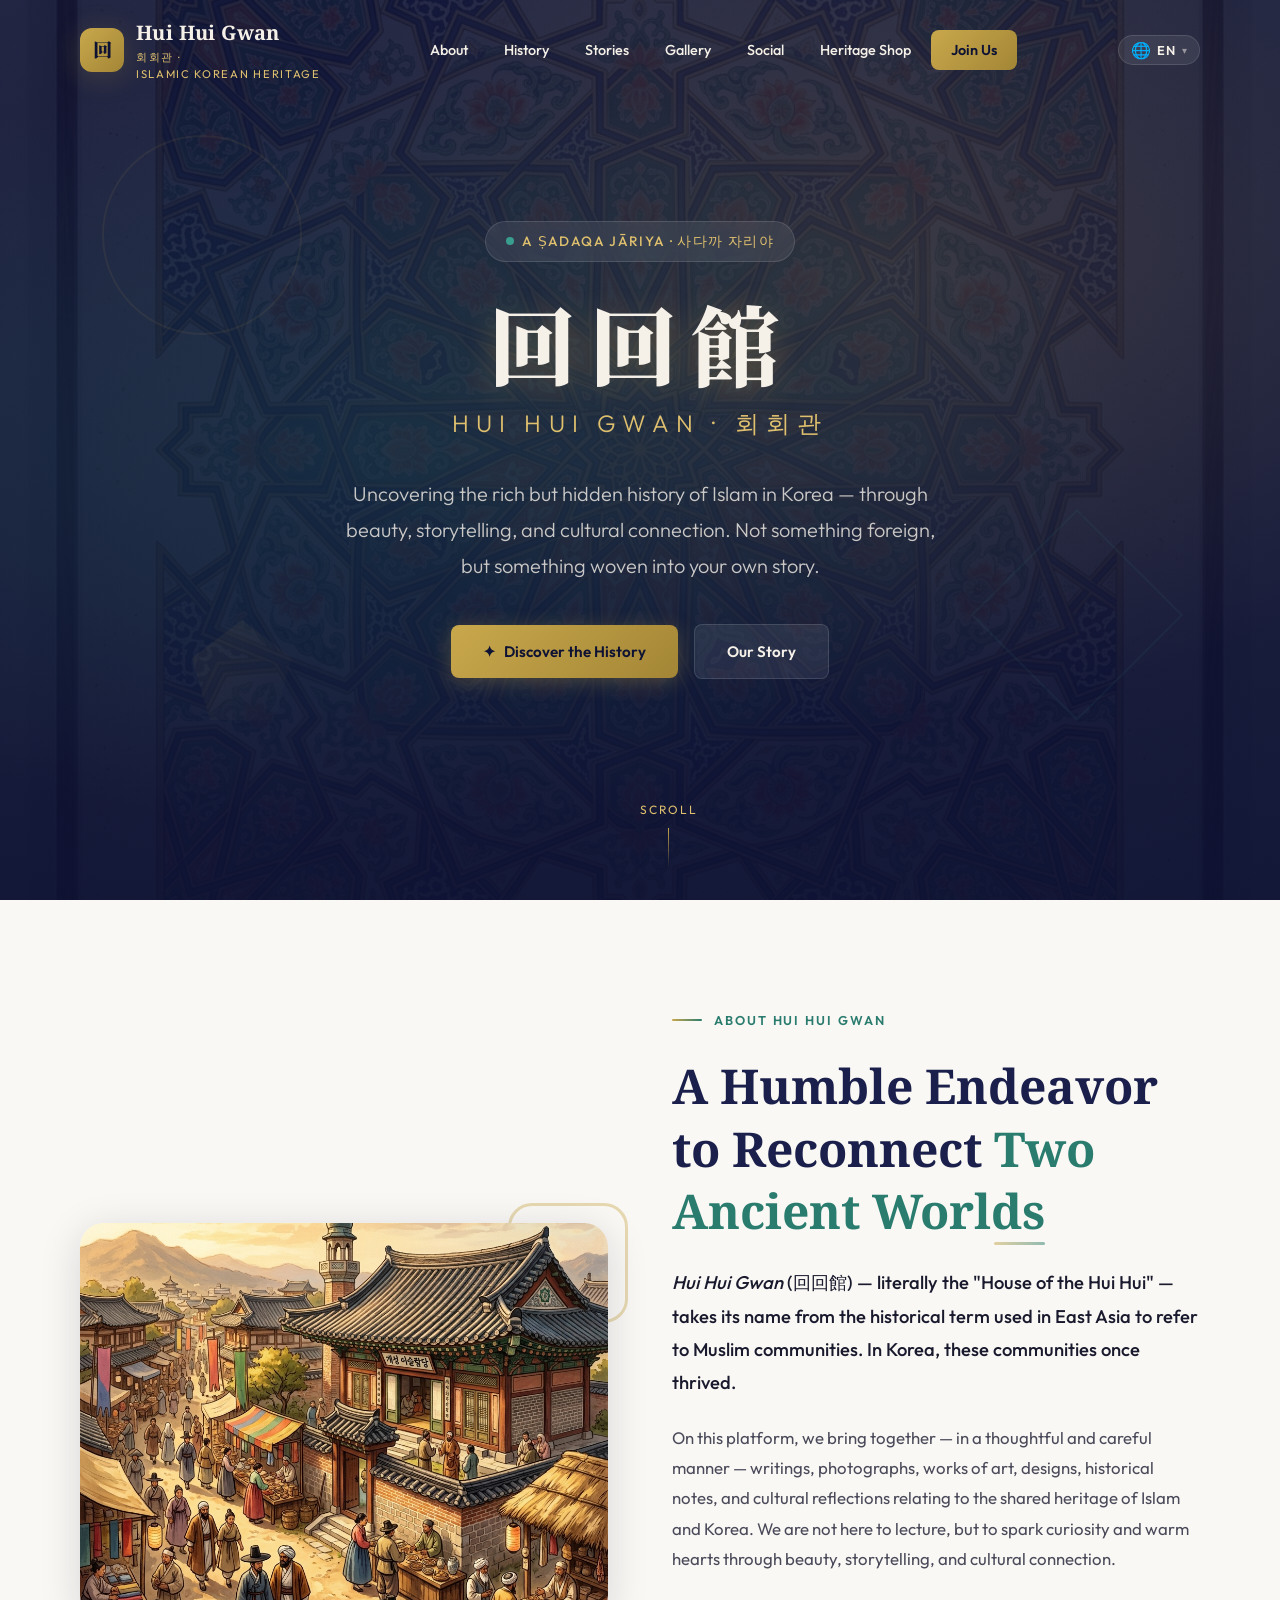
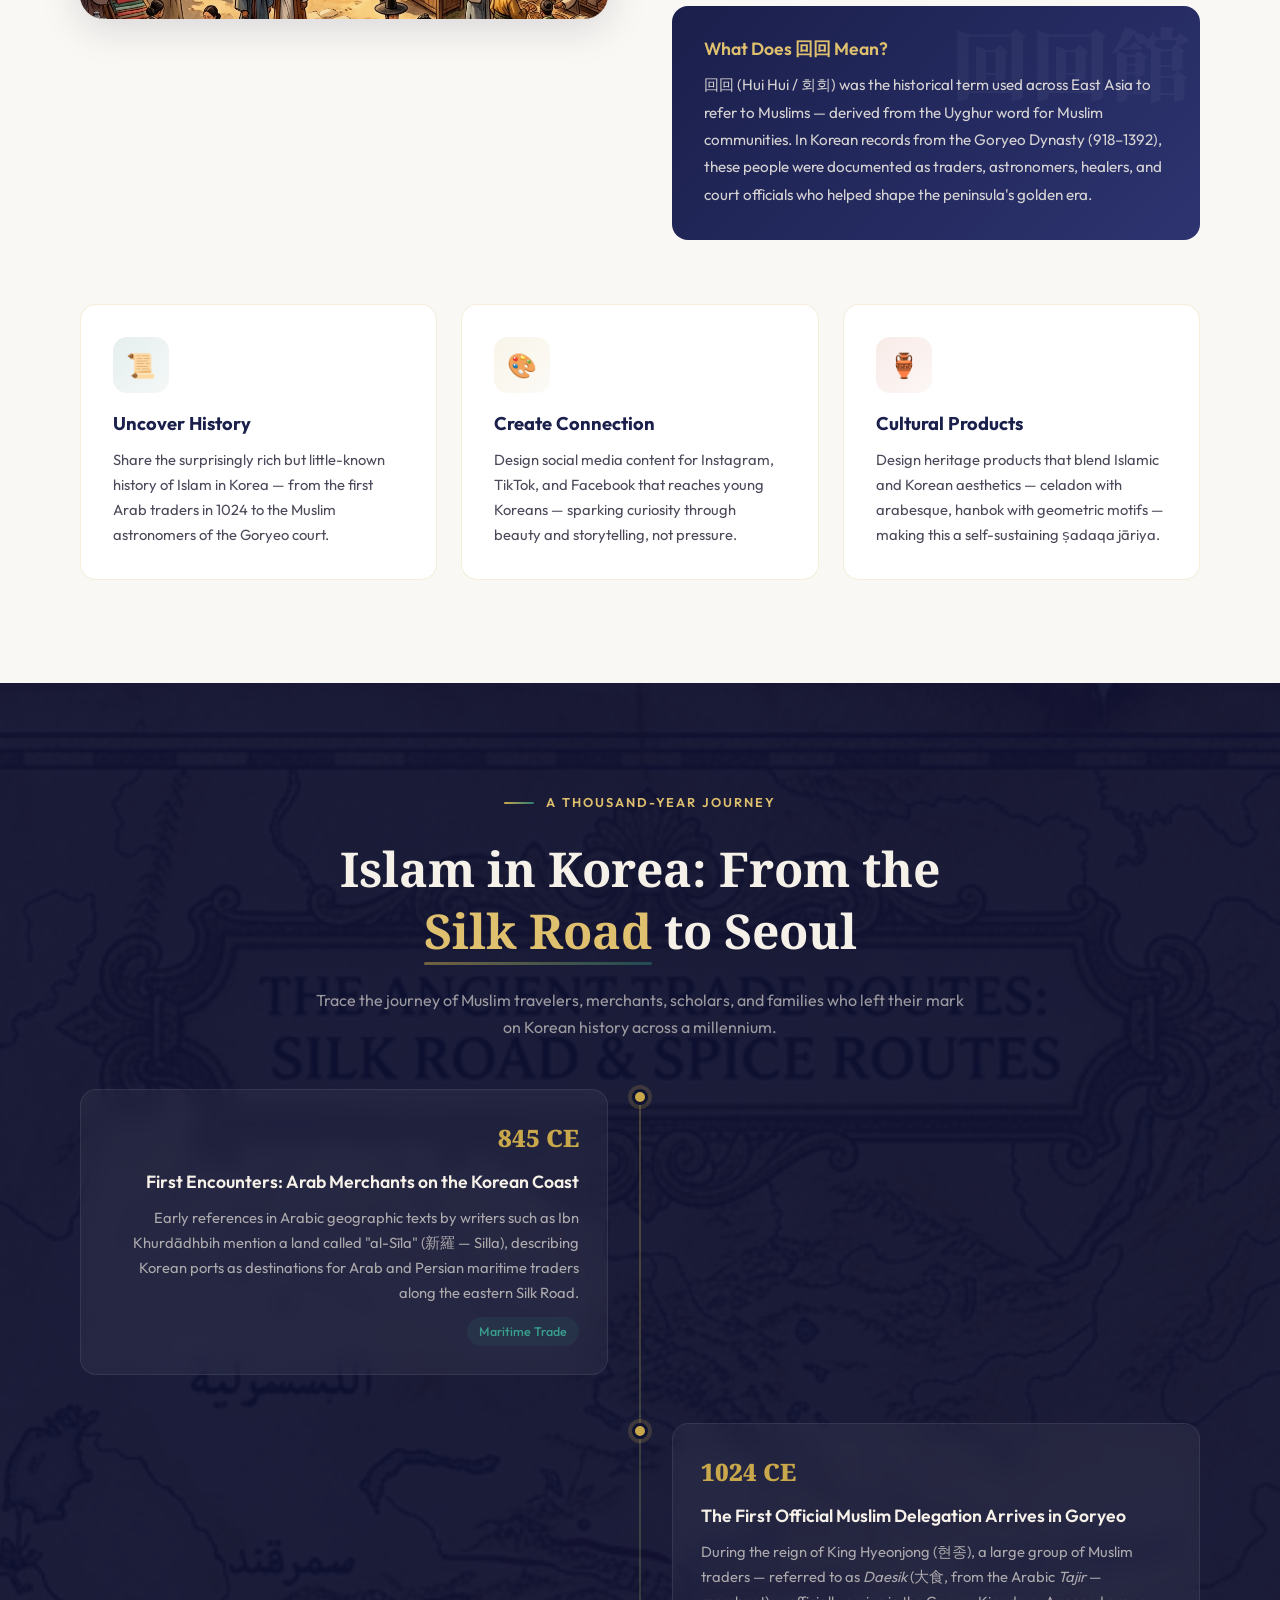
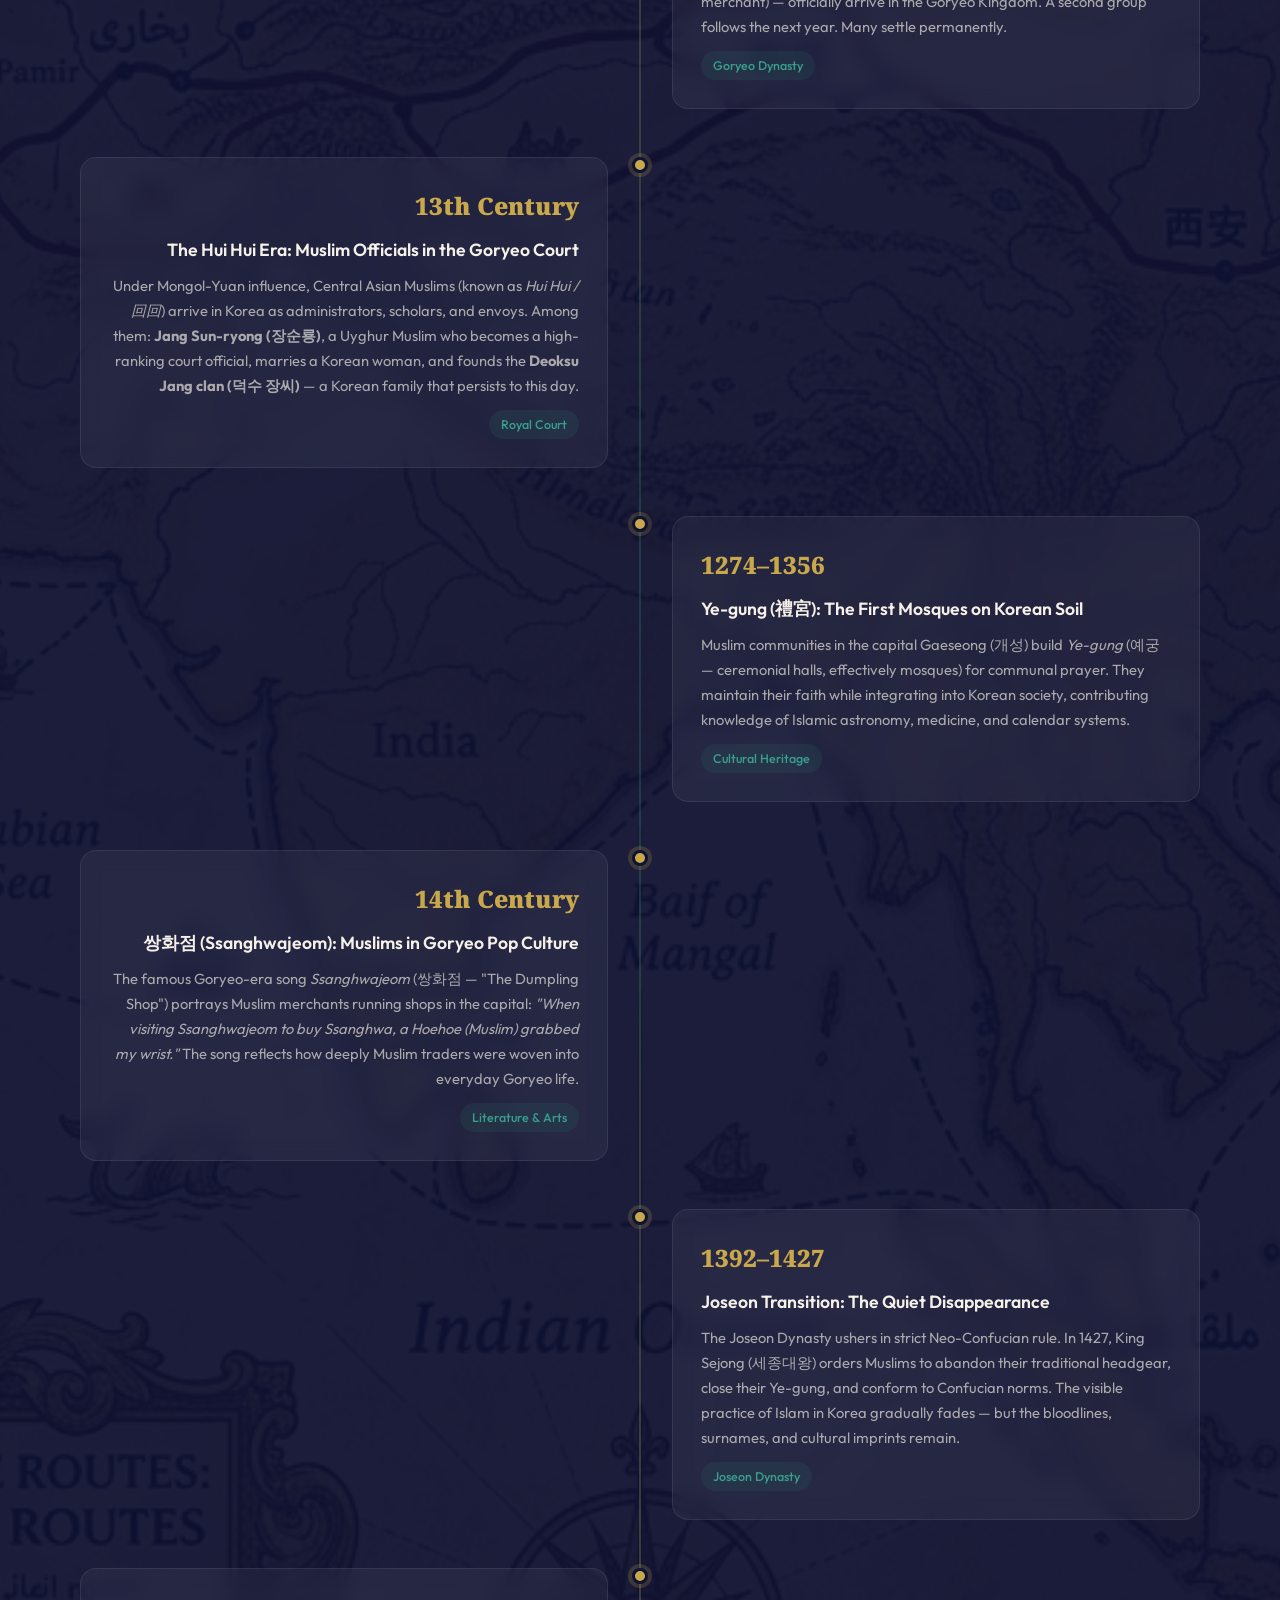
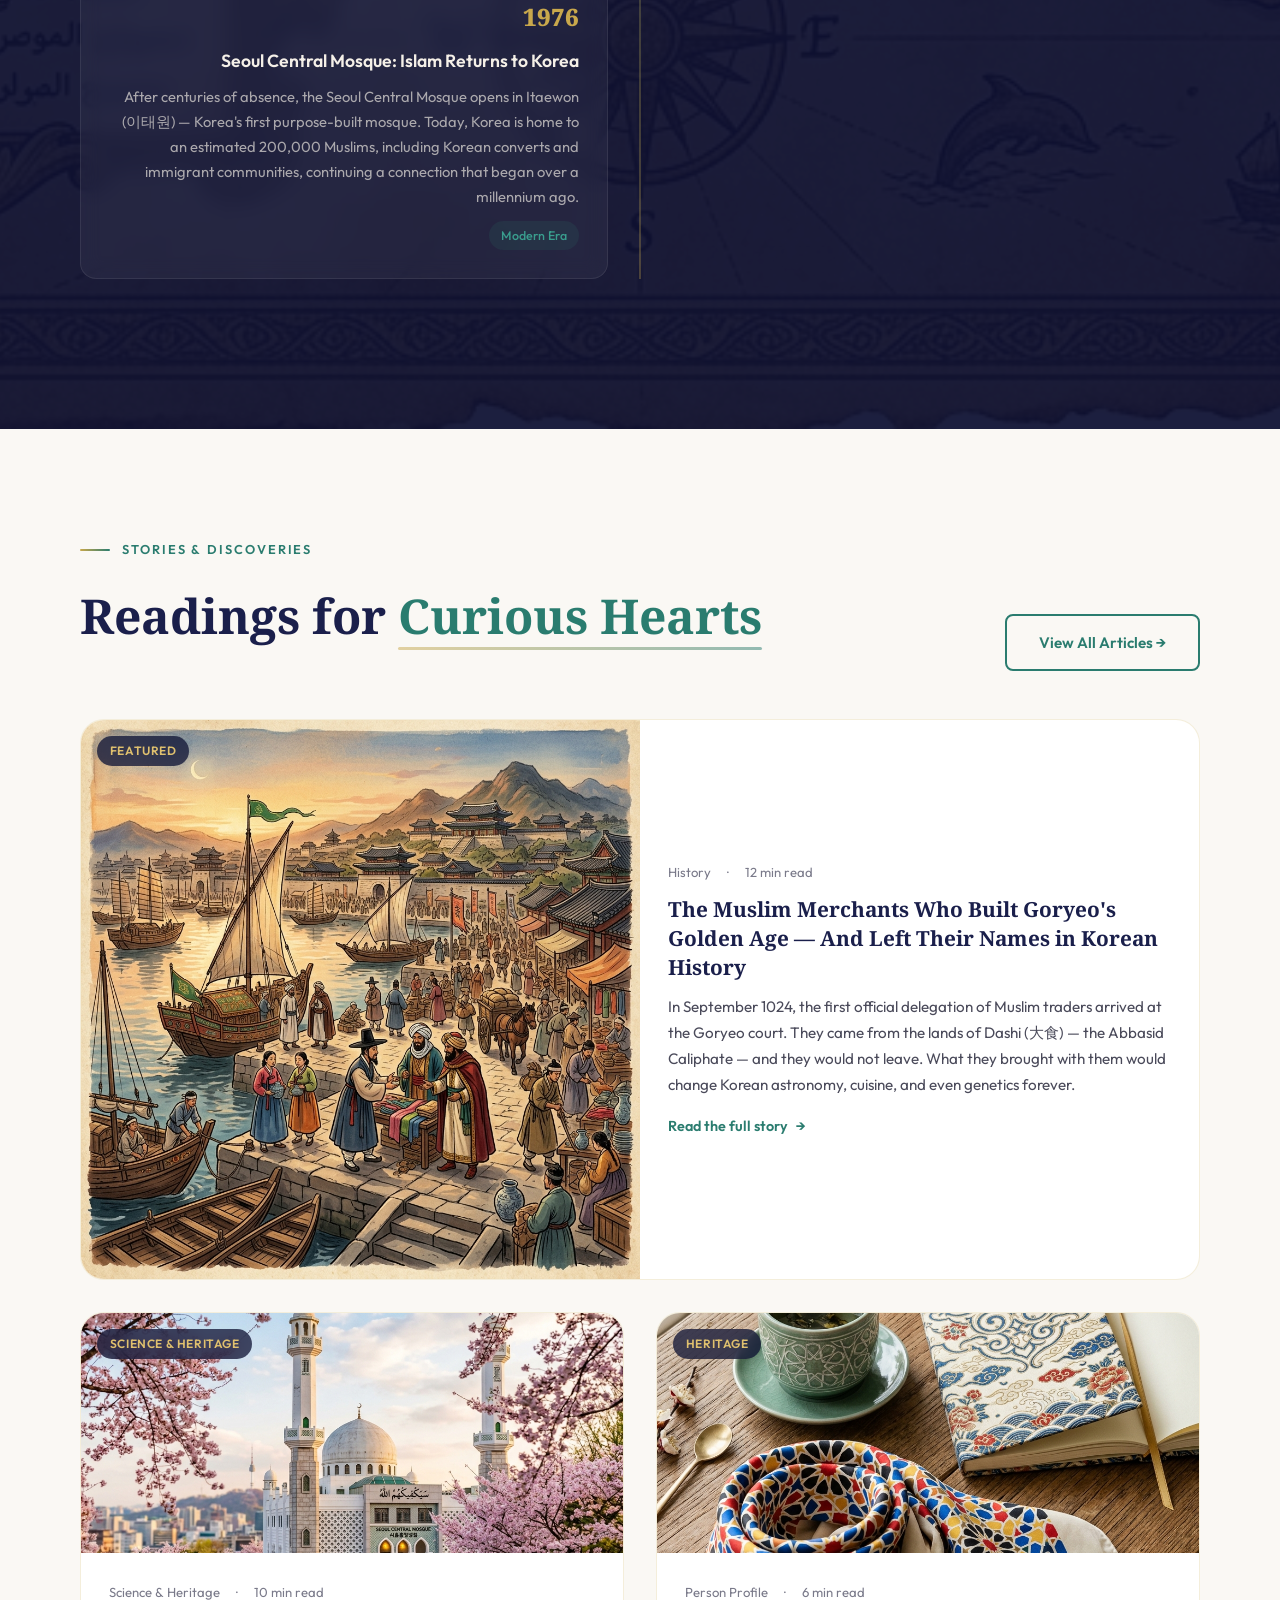
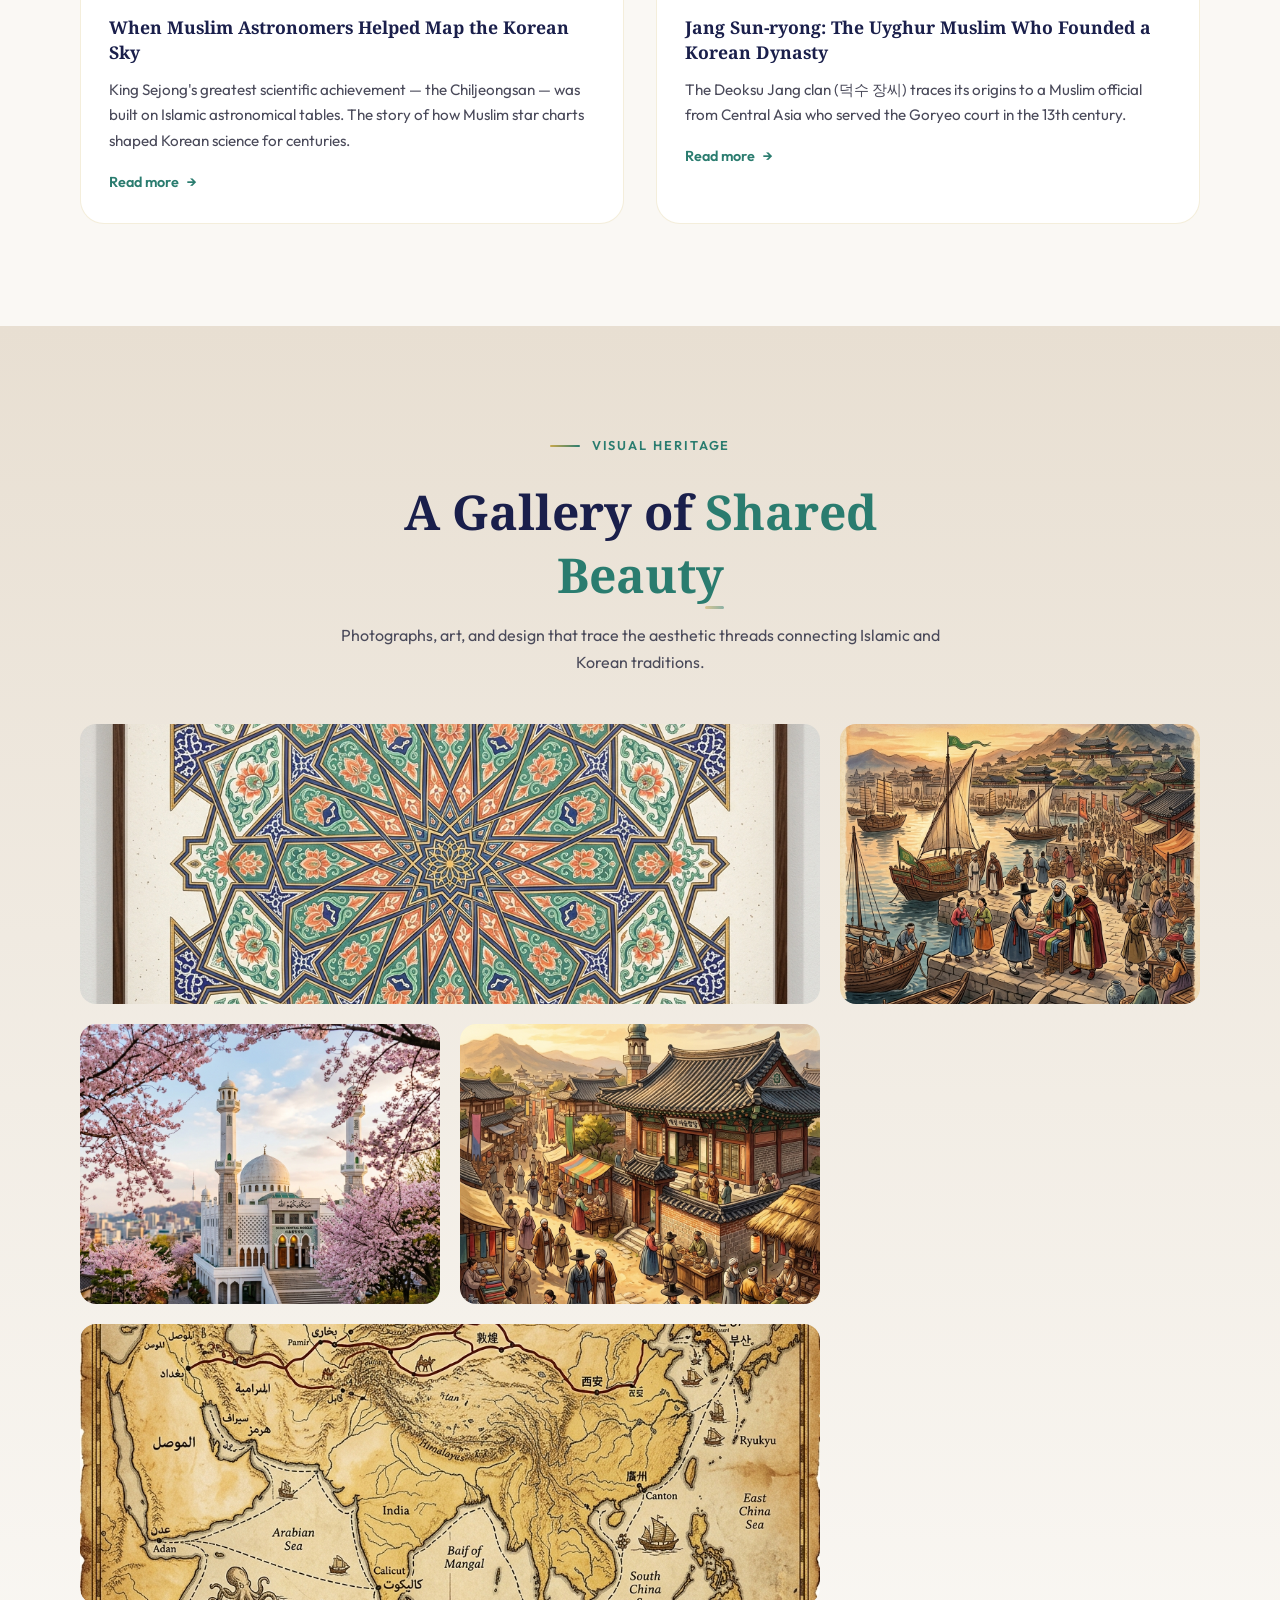
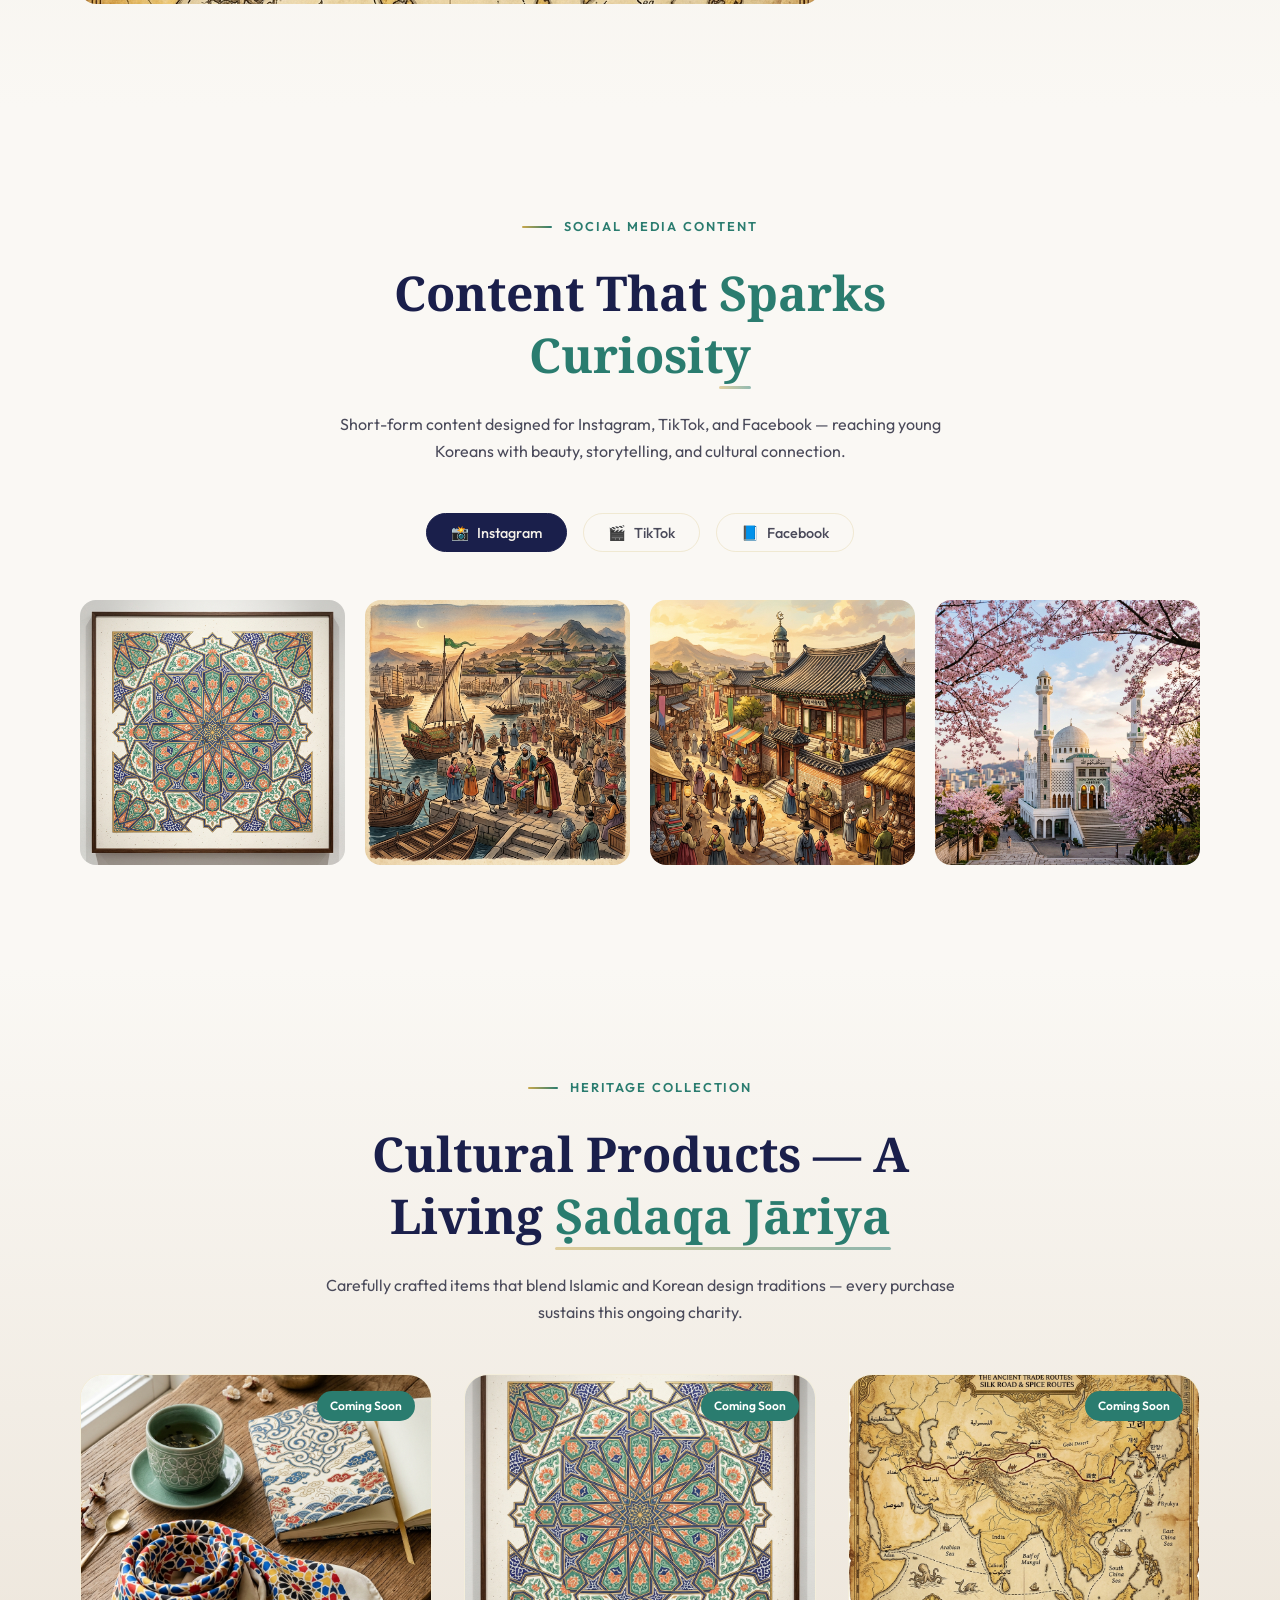
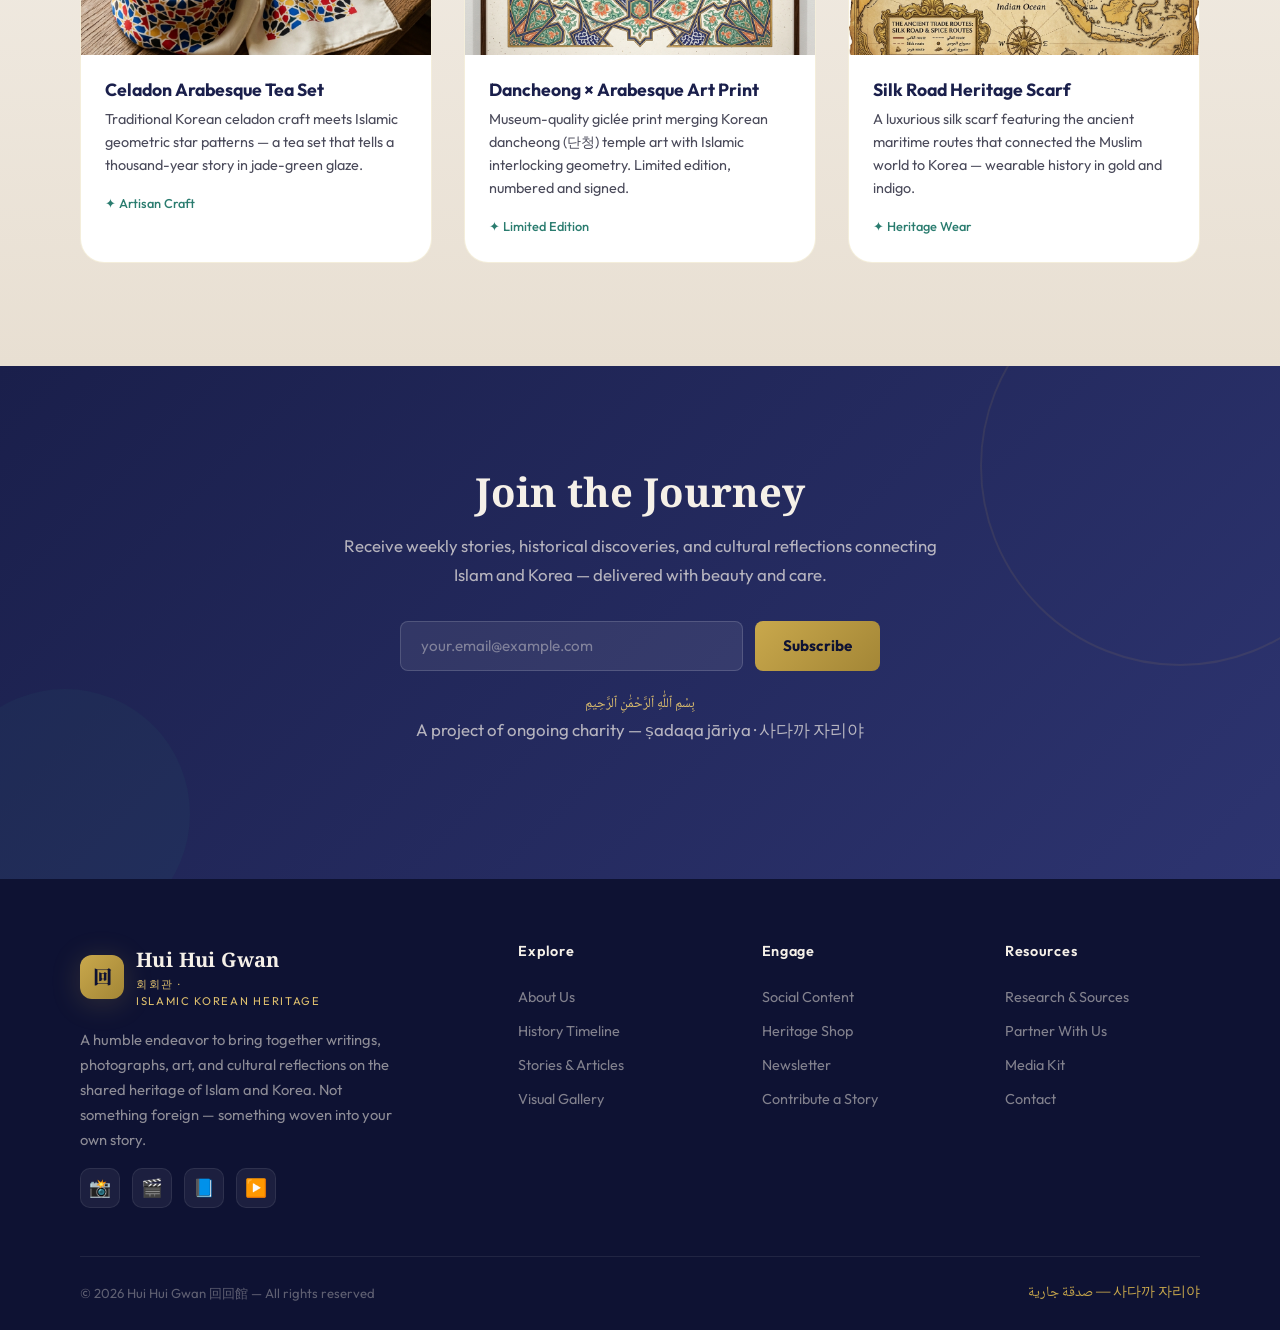
==== commit 2a4a8938: "Replace soju article with Islamic astronomy article; fix Turkish font rendering with Noto Serif" ====
--- a/index.html
+++ b/index.html
@@ -314,12 +314,12 @@
             <span data-i18n="articles.title">Readings for</span> <span class="highlight" data-i18n="articles.title.highlight">Curious Hearts</span>
           </h2>
         </div>
-        <a href="#" class="btn btn-outline" id="articles-view-all" data-i18n="articles.viewall">View All Articles →</a>
+        <a href="articles.html" class="btn btn-outline" id="articles-view-all" data-i18n="articles.viewall">View All Articles →</a>
       </div>
 
       <div class="articles-grid">
         <!-- Featured Article -->
-        <div class="article-card article-card-featured reveal">
+        <a href="article.html?id=goryeo-merchants" class="article-card article-card-featured reveal">
           <div class="article-card-image">
             <img src="images/goryeo-traders.png" alt="Muslim merchants arriving at Gaeseong port during the Goryeo Dynasty">
             <span class="article-card-category" data-i18n="art1.category">Featured</span>
@@ -342,35 +342,35 @@
               <span data-i18n="art1.link">Read the full story</span> <span>→</span>
             </span>
           </div>
-        </div>
+        </a>
 
         <!-- Article 2 -->
-        <div class="article-card reveal" style="transition-delay: 0.1s">
+        <a href="article.html?id=muslim-astronomers-korean-sky" class="article-card reveal" style="transition-delay: 0.1s">
           <div class="article-card-image">
-            <img src="images/seoul-mosque.png" alt="Seoul Central Mosque surrounded by cherry blossoms">
-            <span class="article-card-category" data-i18n="art2.category">Culture</span>
+            <img src="images/seoul-mosque.png" alt="Islamic astronomical instruments and Korean sky">
+            <span class="article-card-category" data-i18n="art2.category">Science & Heritage</span>
           </div>
           <div class="article-card-body">
             <div class="article-card-meta">
-              <span data-i18n="art2.meta.cat">Culture</span>
+              <span data-i18n="art2.meta.cat">Science & Heritage</span>
               <span>·</span>
-              <span data-i18n="art2.meta.read">8 min read</span>
+              <span data-i18n="art2.meta.read">10 min read</span>
             </div>
             <h3 class="article-card-title" data-i18n="art2.title">
-              Did You Know? Korea's Most Famous Drink Has Arabic Roots
+              When Muslim Astronomers Helped Map the Korean Sky
             </h3>
-            <p class="article-card-excerpt" data-i18n="art2.excerpt" data-i18n-html>
-              The distillation technique behind Korea's beloved soju (소주) traces back to Middle Eastern <em>arak</em>, 
-              brought to the peninsula through Mongol channels during the 13th century.
+            <p class="article-card-excerpt" data-i18n="art2.excerpt">
+              King Sejong's greatest scientific achievement — the Chiljeongsan — was built on Islamic astronomical tables. 
+              The story of how Muslim star charts shaped Korean science for centuries.
             </p>
             <span class="article-card-link">
               <span data-i18n="art2.link">Read more</span> <span>→</span>
             </span>
           </div>
-        </div>
+        </a>
 
         <!-- Article 3 -->
-        <div class="article-card reveal" style="transition-delay: 0.2s">
+        <a href="article.html?id=jang-sun-ryong" class="article-card reveal" style="transition-delay: 0.2s">
           <div class="article-card-image">
             <img src="images/cultural-products.png" alt="Cultural products blending Islamic and Korean design">
             <span class="article-card-category" data-i18n="art3.category">Heritage</span>
@@ -392,7 +392,7 @@
               <span data-i18n="art3.link">Read more</span> <span>→</span>
             </span>
           </div>
-        </div>
+        </a>
       </div>
     </div>
   </section>
--- a/styles.css
+++ b/styles.css
@@ -5,7 +5,7 @@
    =================================================================== */
 
 /* --- Google Fonts --- */
-@import url('https://fonts.googleapis.com/css2?family=Noto+Serif+KR:wght@400;600;700;900&family=Outfit:wght@300;400;500;600;700&family=Noto+Naskh+Arabic:wght@400;600;700&display=swap');
+@import url('https://fonts.googleapis.com/css2?family=Noto+Serif:ital,wght@0,400;0,600;0,700;0,900;1,400;1,700&family=Noto+Serif+KR:wght@400;600;700;900&family=Outfit:wght@300;400;500;600;700&family=Noto+Naskh+Arabic:wght@400;600;700&subset=latin,latin-ext&display=swap');
 
 /* --- CSS Custom Properties --- */
 :root {
@@ -47,7 +47,7 @@
   --shadow-gold: 0 4px 30px rgba(201, 168, 76, 0.2);
 
   /* Typography */
-  --font-heading: 'Noto Serif KR', Georgia, serif;
+  --font-heading: 'Noto Serif', 'Noto Serif KR', Georgia, serif;
   --font-body: 'Outfit', -apple-system, sans-serif;
   --font-arabic: 'Noto Naskh Arabic', serif;
 
